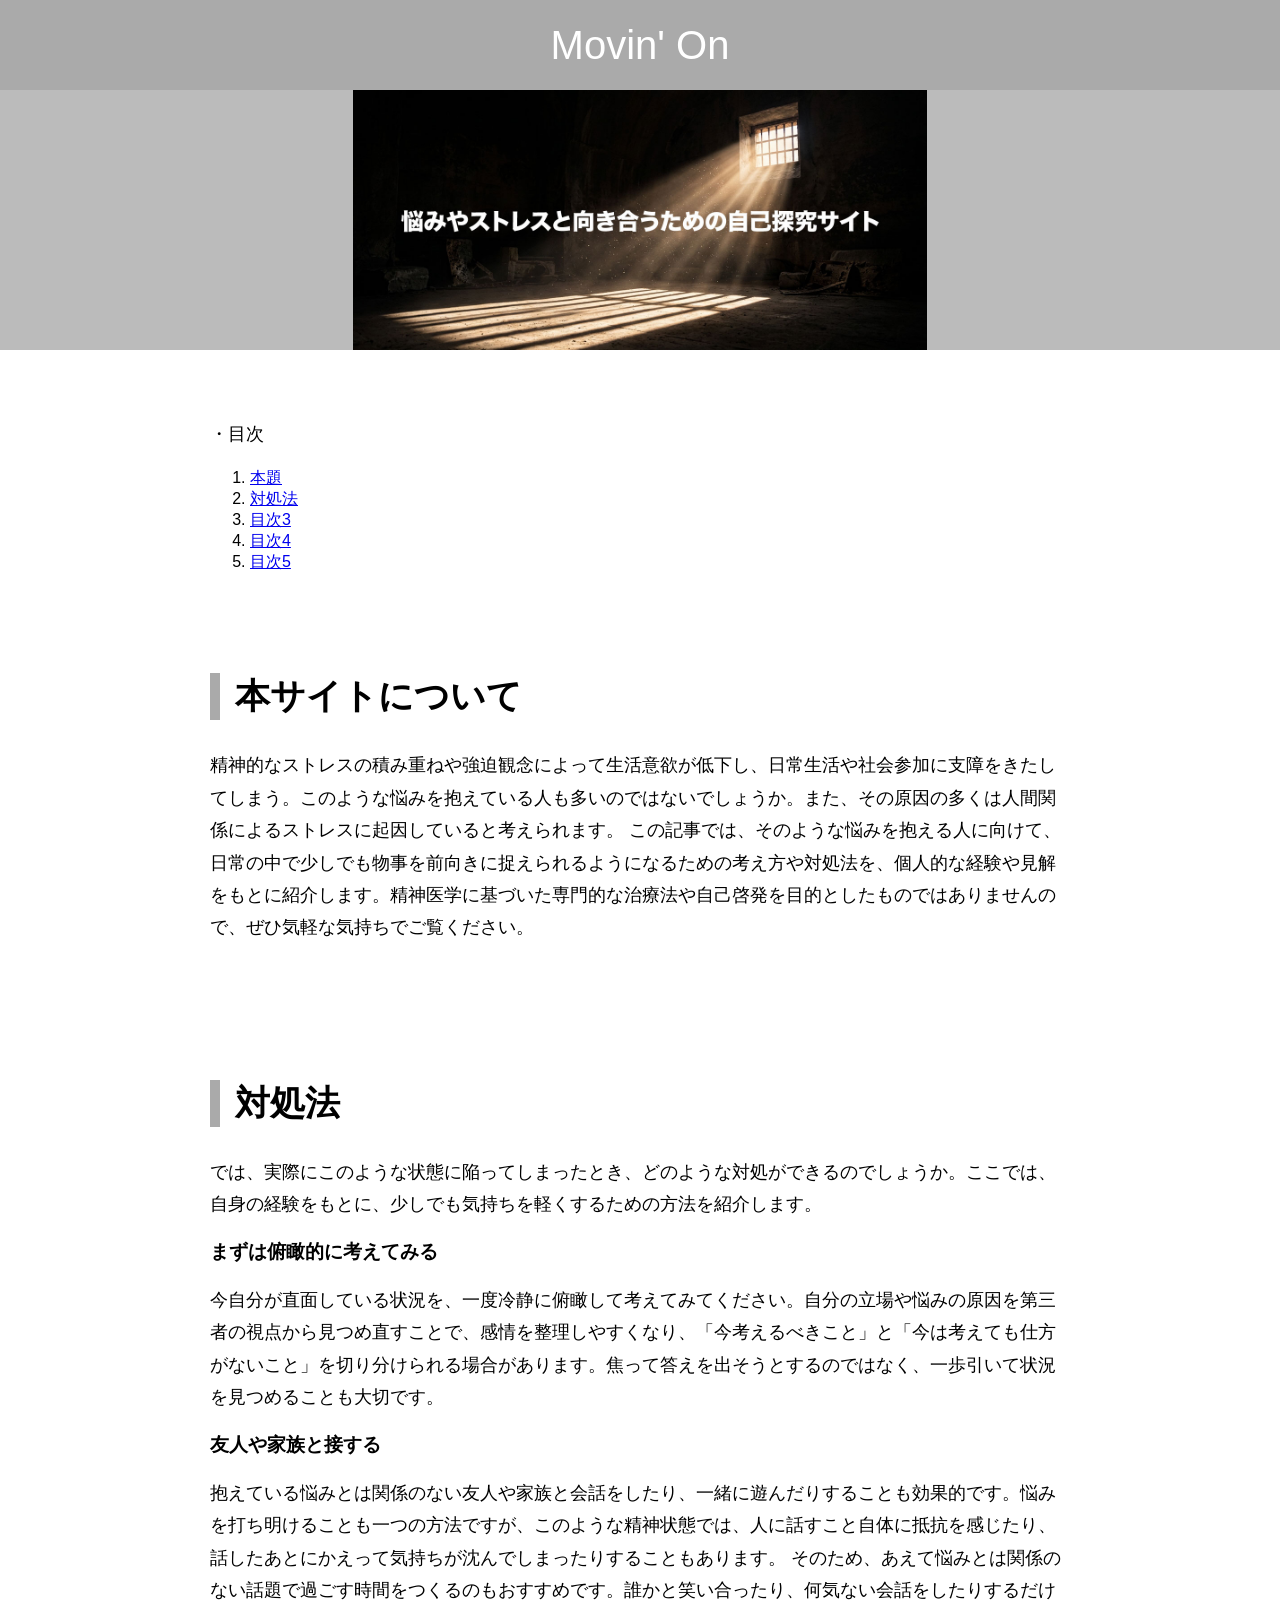
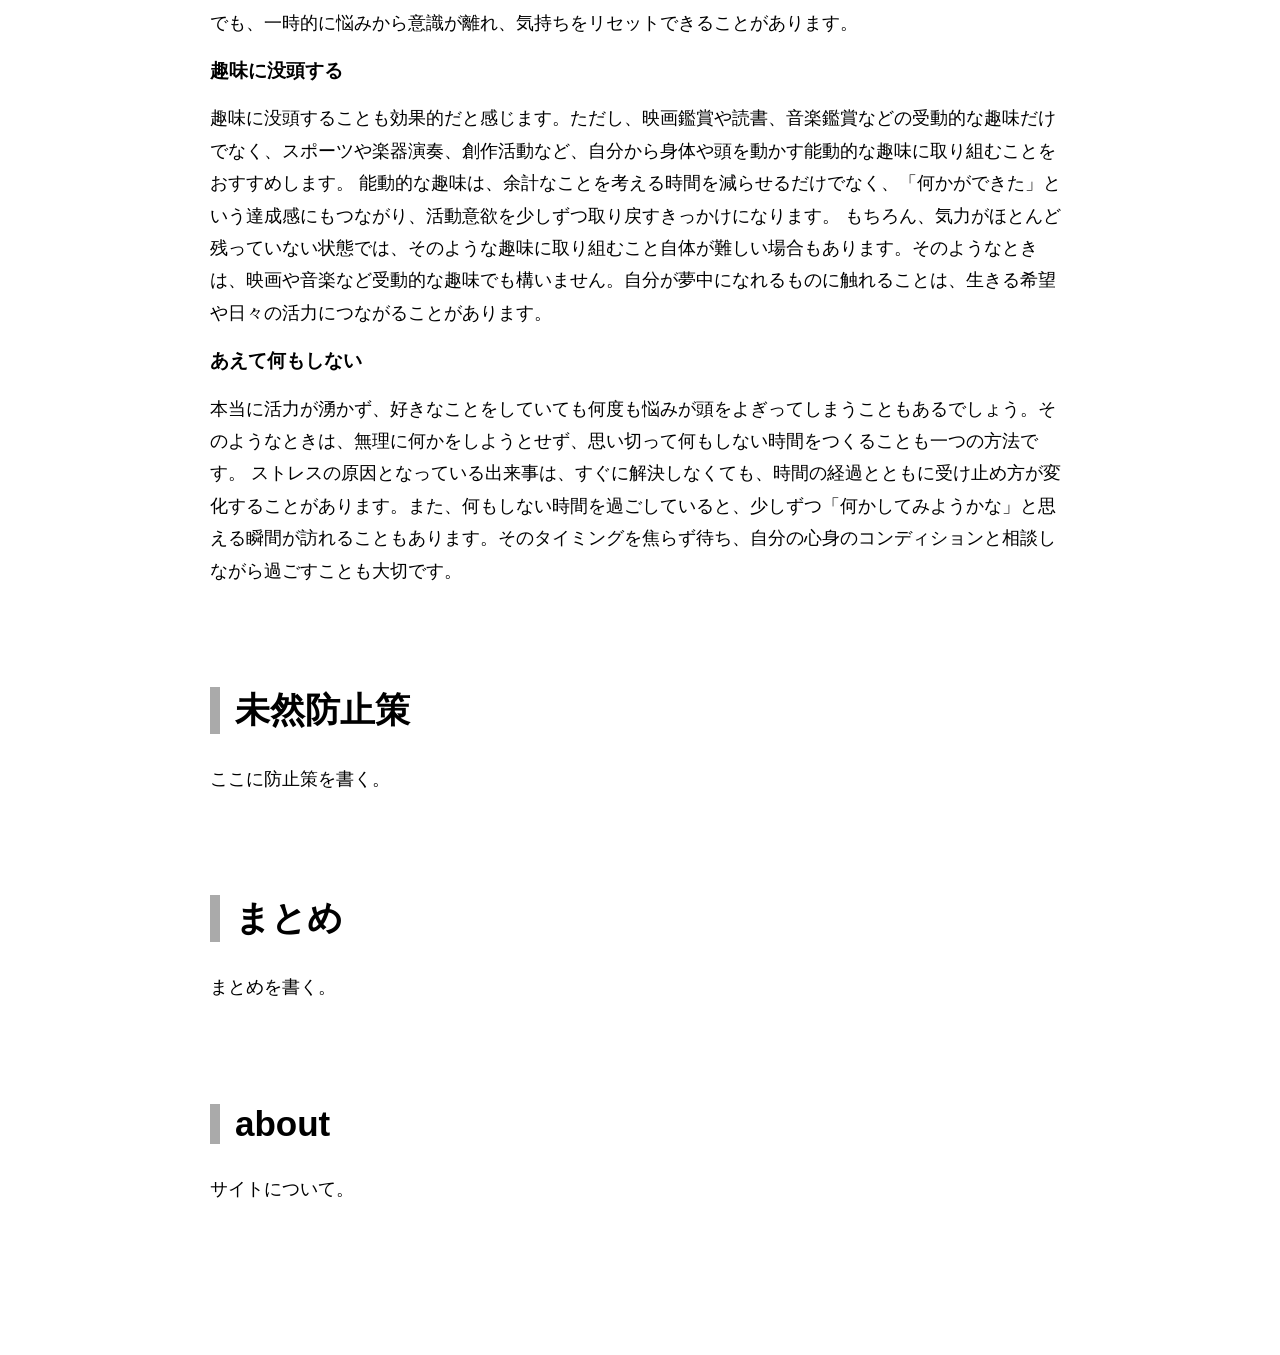
==== index.html @ a5b29295 "Add files via upload" ====
<!DOCTYPE html>
<html lang="ja">
<head>
<meta charset="UTF-8">
<title>Movin' On</title>
<link rel="stylesheet" href="style.css">
</head>

<body>

<header id="top">
  <a href="#top" class="title">
    Movin' On
  </a>
</header>


<!-- 画像エリア -->
<div class="hero">
  <img src="main_visual.jpg" alt="サイト画像">
</div>


<main>

  <!-- 目次 -->
<section id="toc">  
<nav class="toc"></nav>
<p>
  ・目次
</p>
<ol>
  <li><a href="#">本題</a></li>
  <li><a href="#">対処法</a></li>
  <li><a href="#">目次3</a></li>
  <li><a href="#">目次4</a></li>
  <li><a href="#">目次5</a></li>
</ol>
</nav>
</section> 

<section id="main">
<h2>本サイトについて</h2>

<p>
精神的なストレスの積み重ねや強迫観念によって生活意欲が低下し、日常生活や社会参加に支障をきたしてしまう。このような悩みを抱えている人も多いのではないでしょうか。また、その原因の多くは人間関係によるストレスに起因していると考えられます。
この記事では、そのような悩みを抱える人に向けて、日常の中で少しでも物事を前向きに捉えられるようになるための考え方や対処法を、個人的な経験や見解をもとに紹介します。精神医学に基づいた専門的な治療法や自己啓発を目的としたものではありませんので、ぜひ気軽な気持ちでご覧ください。
</p>

<img src="photo.jpg" alt="">

</section>



<section id="solution">

<h2>対処法</h2>

<p>
では、実際にこのような状態に陥ってしまったとき、どのような対処ができるのでしょうか。ここでは、自身の経験をもとに、少しでも気持ちを軽くするための方法を紹介します。
</p>

<h3>まずは俯瞰的に考えてみる</h3>

<p>
今自分が直面している状況を、一度冷静に俯瞰して考えてみてください。自分の立場や悩みの原因を第三者の視点から見つめ直すことで、感情を整理しやすくなり、「今考えるべきこと」と「今は考えても仕方がないこと」を切り分けられる場合があります。焦って答えを出そうとするのではなく、一歩引いて状況を見つめることも大切です。
</p>

<h3>友人や家族と接する</h3>

<p>
抱えている悩みとは関係のない友人や家族と会話をしたり、一緒に遊んだりすることも効果的です。悩みを打ち明けることも一つの方法ですが、このような精神状態では、人に話すこと自体に抵抗を感じたり、話したあとにかえって気持ちが沈んでしまったりすることもあります。
そのため、あえて悩みとは関係のない話題で過ごす時間をつくるのもおすすめです。誰かと笑い合ったり、何気ない会話をしたりするだけでも、一時的に悩みから意識が離れ、気持ちをリセットできることがあります。 
</p>

<h3>趣味に没頭する</h3>

<p>
趣味に没頭することも効果的だと感じます。ただし、映画鑑賞や読書、音楽鑑賞などの受動的な趣味だけでなく、スポーツや楽器演奏、創作活動など、自分から身体や頭を動かす能動的な趣味に取り組むことをおすすめします。
能動的な趣味は、余計なことを考える時間を減らせるだけでなく、「何かができた」という達成感にもつながり、活動意欲を少しずつ取り戻すきっかけになります。
もちろん、気力がほとんど残っていない状態では、そのような趣味に取り組むこと自体が難しい場合もあります。そのようなときは、映画や音楽など受動的な趣味でも構いません。自分が夢中になれるものに触れることは、生きる希望や日々の活力につながることがあります。 
</p>

<h3>あえて何もしない</h3>

<p>
本当に活力が湧かず、好きなことをしていても何度も悩みが頭をよぎってしまうこともあるでしょう。そのようなときは、無理に何かをしようとせず、思い切って何もしない時間をつくることも一つの方法です。
ストレスの原因となっている出来事は、すぐに解決しなくても、時間の経過とともに受け止め方が変化することがあります。また、何もしない時間を過ごしていると、少しずつ「何かしてみようかな」と思える瞬間が訪れることもあります。そのタイミングを焦らず待ち、自分の心身のコンディションと相談しながら過ごすことも大切です。 
</p>

</section>



<section id="prevention">

<h2>未然防止策</h2>

<p>
ここに防止策を書く。
</p>

</section>



<section id="summary">

<h2>まとめ</h2>

<p>
まとめを書く。
</p>


</section>



<section id="about">

<h2>about</h2>

<p>
サイトについて。
</p>


</section>


</main>



</body>
</html>
---- style.css ----
*{
  box-sizing:border-box;
}


body{
  margin:0;
  font-family:sans-serif;
}



/* タイトル */
header{

height:90px;
background:#aaa;

display:flex;
align-items:center;
justify-content:center;

position:sticky;
top:0;

z-index:10;

}


.title{

font-size:40px;
color:white;
text-decoration:none;

}



/* 画像 */

.hero{

height:260px;

background:#bbb;

display:flex;
align-items:center;
justify-content:center;

}


.hero img{

max-width:100%;
max-height:100%;

}



/* メニュー */

.menu{

display:flex;

justify-content:center;
gap:60px;

background:#aaa;

padding:25px;

position:sticky;
top:90px;

z-index:5;

}


.menu a{

color:white;
font-size:25px;
text-decoration:none;

}



main{

max-width:900px;

margin:auto;

padding:50px 20px;

}



section{

margin-bottom:100px;

scroll-margin-top:170px;

}



h2{

font-size:35px;

border-left:10px solid #aaa;

padding-left:15px;

}


p{

font-size:18px;

line-height:1.8;

}


img{

max-width:100%;

}
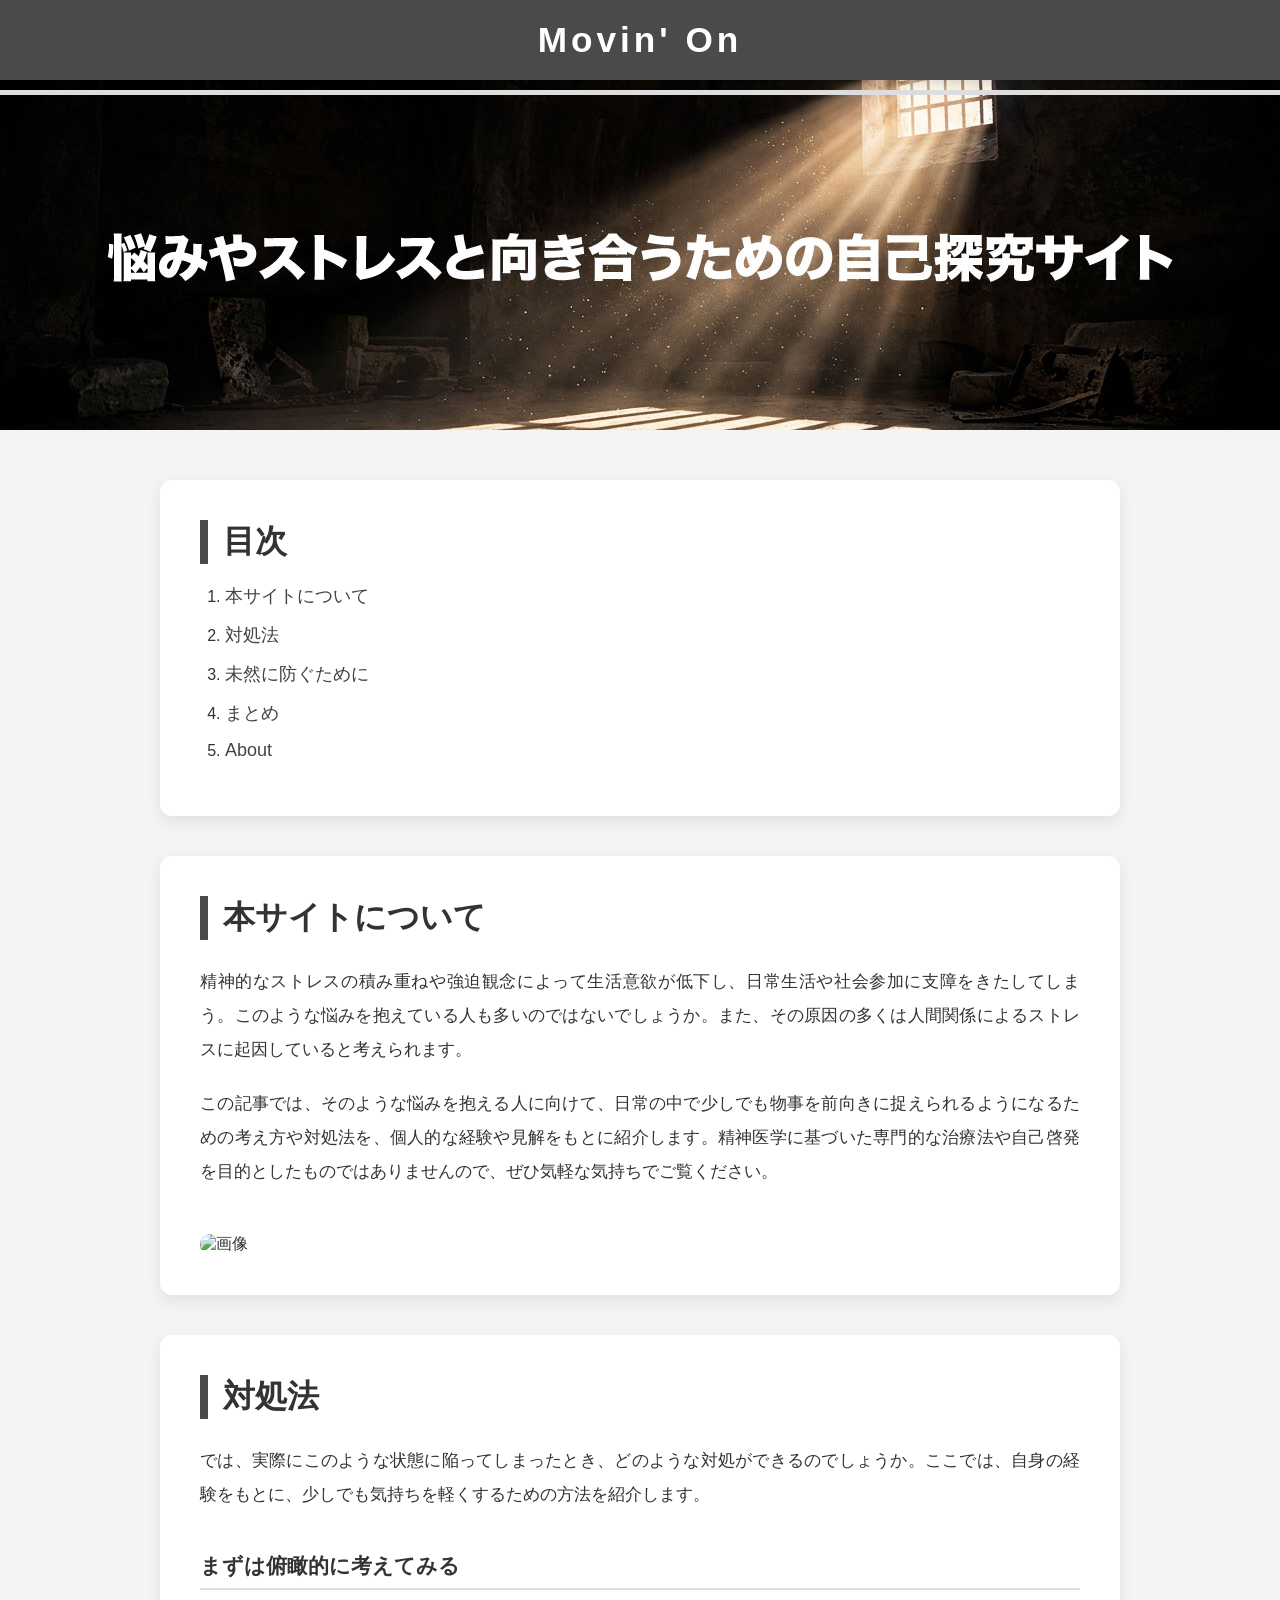
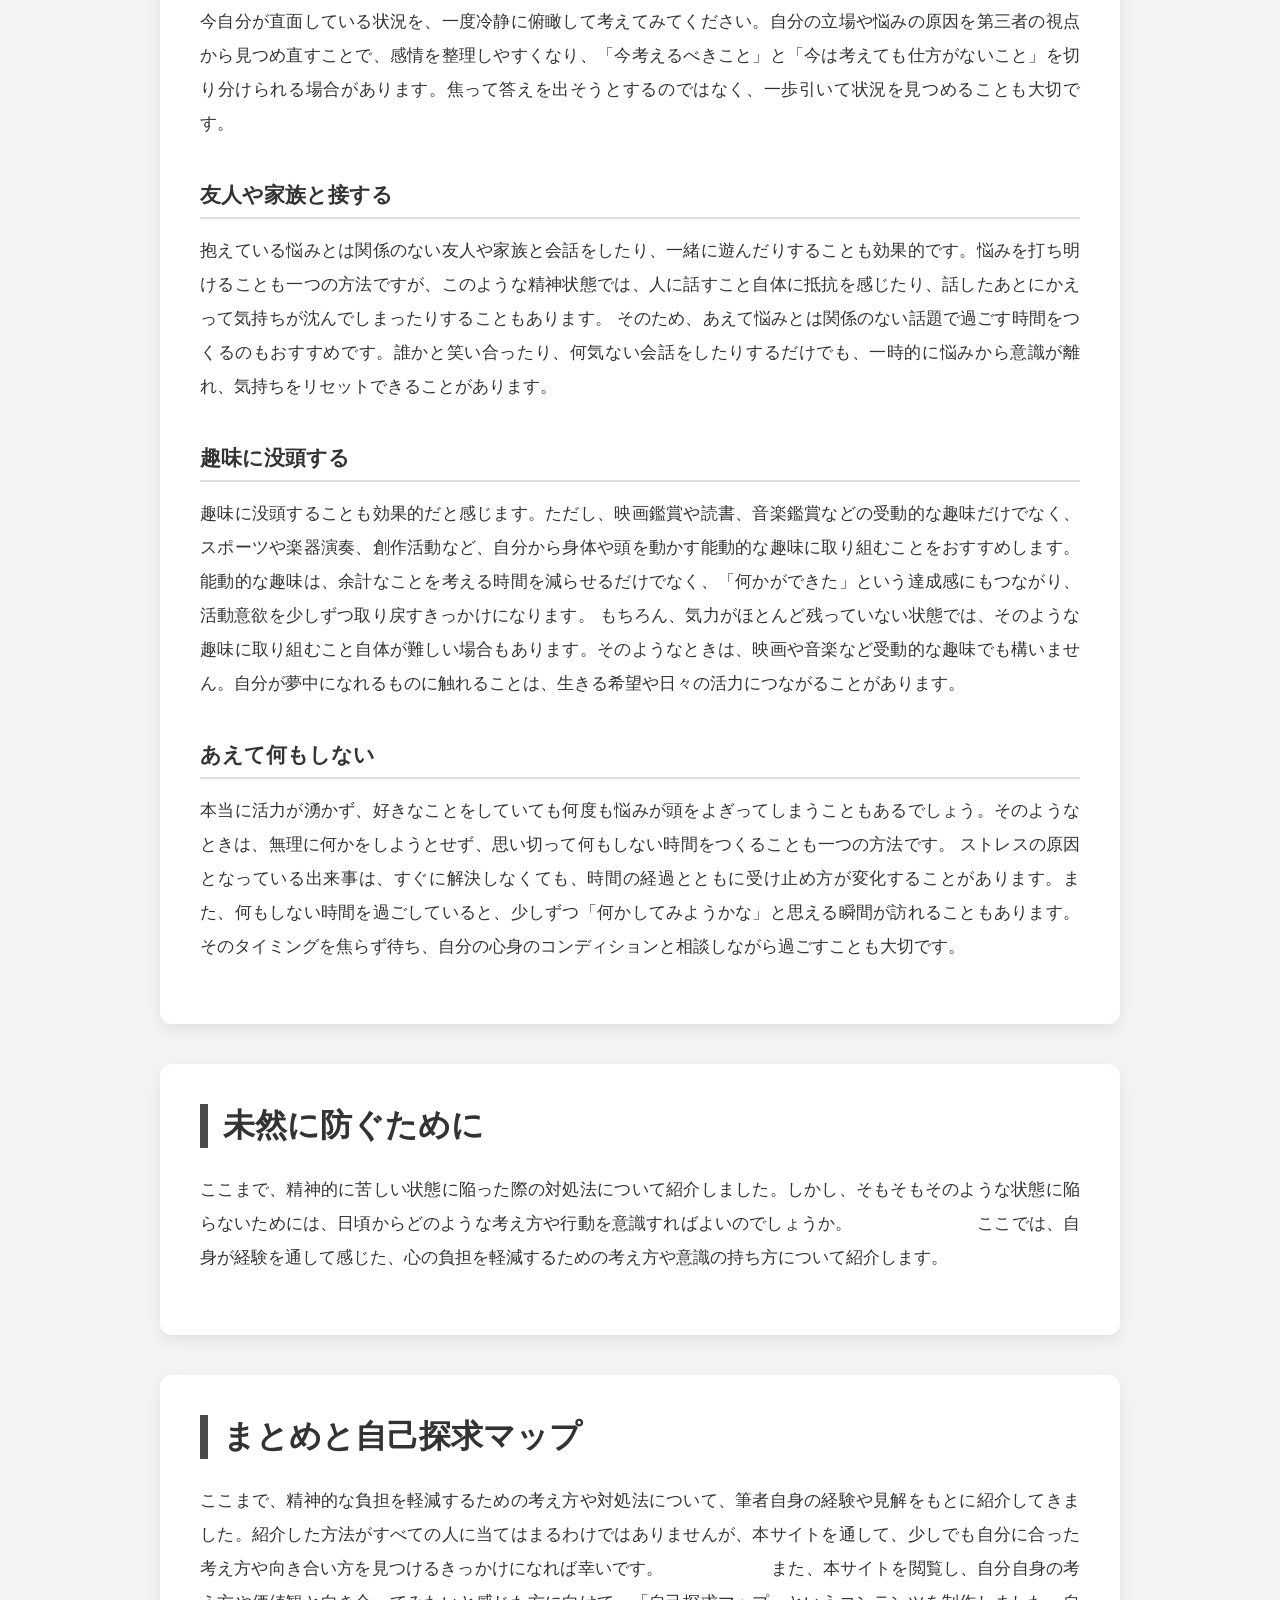
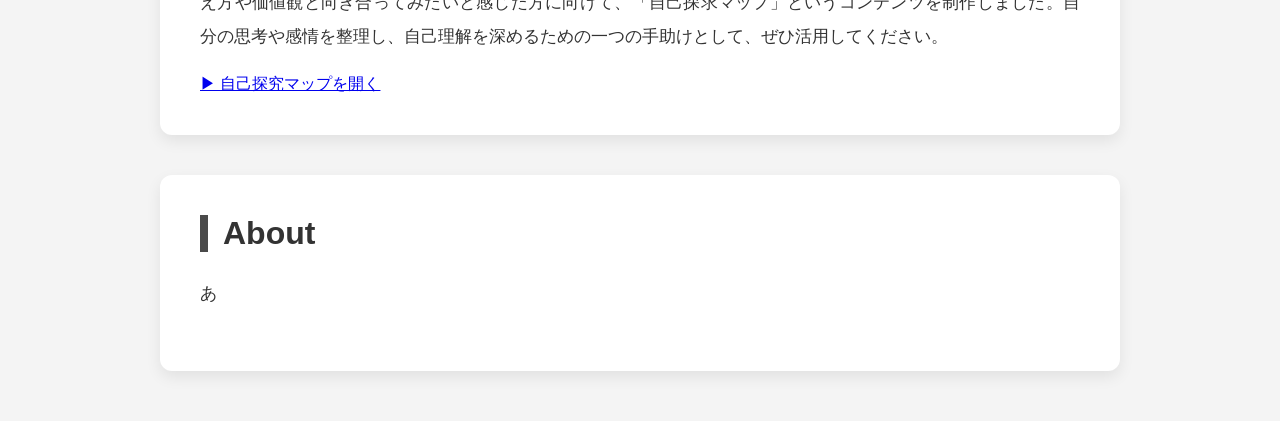
==== commit 153db263: "Add files via upload" ====
--- a/index.html
+++ b/index.html
@@ -1,138 +1,150 @@
 <!DOCTYPE html>
 <html lang="ja">
 <head>
-<meta charset="UTF-8">
-<title>Movin' On</title>
-<link rel="stylesheet" href="style.css">
+    <meta charset="UTF-8">
+    <meta name="viewport" content="width=device-width, initial-scale=1.0">
+    <title>Movin' On</title>
+    <link rel="stylesheet" href="style.css">
 </head>
 
 <body>
 
 <header id="top">
-  <a href="#top" class="title">
-    Movin' On
-  </a>
+    <a href="#top" class="title">Movin' On</a>
+    <div id="progress-container">
+  <div id="progress-bar"></div>
+</div>
 </header>
 
-
-<!-- 画像エリア -->
 <div class="hero">
-  <img src="main_visual.jpg" alt="サイト画像">
+    <img src="main_visual.jpg" alt="メイン画像">
 </div>
-
 
 <main>
 
-  <!-- 目次 -->
-<section id="toc">  
-<nav class="toc"></nav>
-<p>
-  ・目次
-</p>
-<ol>
-  <li><a href="#">本題</a></li>
-  <li><a href="#">対処法</a></li>
-  <li><a href="#">目次3</a></li>
-  <li><a href="#">目次4</a></li>
-  <li><a href="#">目次5</a></li>
-</ol>
-</nav>
-</section> 
+    <!-- 目次 -->
+    <section id="toc">
+        <nav class="toc">
+            <h2>目次</h2>
 
-<section id="main">
-<h2>本サイトについて</h2>
+            <ol>
+                <li><a href="#main">本サイトについて</a></li>
+                <li><a href="#solution">対処法</a></li>
+                <li><a href="#prevention">未然に防ぐために</a></li>
+                <li><a href="#summary">まとめ</a></li>
+                <li><a href="#about">About</a></li>
+            </ol>
+        </nav>
+    </section>
 
-<p>
-精神的なストレスの積み重ねや強迫観念によって生活意欲が低下し、日常生活や社会参加に支障をきたしてしまう。このような悩みを抱えている人も多いのではないでしょうか。また、その原因の多くは人間関係によるストレスに起因していると考えられます。
-この記事では、そのような悩みを抱える人に向けて、日常の中で少しでも物事を前向きに捉えられるようになるための考え方や対処法を、個人的な経験や見解をもとに紹介します。精神医学に基づいた専門的な治療法や自己啓発を目的としたものではありませんので、ぜひ気軽な気持ちでご覧ください。
-</p>
+    <section id="main">
 
-<img src="photo.jpg" alt="">
+        <h2>本サイトについて</h2>
 
-</section>
+        <p>
+            精神的なストレスの積み重ねや強迫観念によって生活意欲が低下し、日常生活や社会参加に支障をきたしてしまう。このような悩みを抱えている人も多いのではないでしょうか。また、その原因の多くは人間関係によるストレスに起因していると考えられます。
+        </p>
 
+        <p>
+            この記事では、そのような悩みを抱える人に向けて、日常の中で少しでも物事を前向きに捉えられるようになるための考え方や対処法を、個人的な経験や見解をもとに紹介します。精神医学に基づいた専門的な治療法や自己啓発を目的としたものではありませんので、ぜひ気軽な気持ちでご覧ください。
+        </p>
 
+        <img src="photo.jpg" alt="画像">
 
-<section id="solution">
+    </section>
 
-<h2>対処法</h2>
+    <section id="solution">
 
-<p>
-では、実際にこのような状態に陥ってしまったとき、どのような対処ができるのでしょうか。ここでは、自身の経験をもとに、少しでも気持ちを軽くするための方法を紹介します。
-</p>
+        <h2>対処法</h2>
 
-<h3>まずは俯瞰的に考えてみる</h3>
+        <p>
+            では、実際にこのような状態に陥ってしまったとき、どのような対処ができるのでしょうか。ここでは、自身の経験をもとに、少しでも気持ちを軽くするための方法を紹介します。
+        </p>
 
-<p>
-今自分が直面している状況を、一度冷静に俯瞰して考えてみてください。自分の立場や悩みの原因を第三者の視点から見つめ直すことで、感情を整理しやすくなり、「今考えるべきこと」と「今は考えても仕方がないこと」を切り分けられる場合があります。焦って答えを出そうとするのではなく、一歩引いて状況を見つめることも大切です。
-</p>
+        <h3>まずは俯瞰的に考えてみる</h3>
 
-<h3>友人や家族と接する</h3>
+        <p>
+            今自分が直面している状況を、一度冷静に俯瞰して考えてみてください。自分の立場や悩みの原因を第三者の視点から見つめ直すことで、感情を整理しやすくなり、「今考えるべきこと」と「今は考えても仕方がないこと」を切り分けられる場合があります。焦って答えを出そうとするのではなく、一歩引いて状況を見つめることも大切です。
+        </p>
 
-<p>
-抱えている悩みとは関係のない友人や家族と会話をしたり、一緒に遊んだりすることも効果的です。悩みを打ち明けることも一つの方法ですが、このような精神状態では、人に話すこと自体に抵抗を感じたり、話したあとにかえって気持ちが沈んでしまったりすることもあります。
-そのため、あえて悩みとは関係のない話題で過ごす時間をつくるのもおすすめです。誰かと笑い合ったり、何気ない会話をしたりするだけでも、一時的に悩みから意識が離れ、気持ちをリセットできることがあります。 
-</p>
+        <h3>友人や家族と接する</h3>
 
-<h3>趣味に没頭する</h3>
+        <p>
+            抱えている悩みとは関係のない友人や家族と会話をしたり、一緒に遊んだりすることも効果的です。悩みを打ち明けることも一つの方法ですが、このような精神状態では、人に話すこと自体に抵抗を感じたり、話したあとにかえって気持ちが沈んでしまったりすることもあります。 そのため、あえて悩みとは関係のない話題で過ごす時間をつくるのもおすすめです。誰かと笑い合ったり、何気ない会話をしたりするだけでも、一時的に悩みから意識が離れ、気持ちをリセットできることがあります。
+        </p>
 
-<p>
-趣味に没頭することも効果的だと感じます。ただし、映画鑑賞や読書、音楽鑑賞などの受動的な趣味だけでなく、スポーツや楽器演奏、創作活動など、自分から身体や頭を動かす能動的な趣味に取り組むことをおすすめします。
-能動的な趣味は、余計なことを考える時間を減らせるだけでなく、「何かができた」という達成感にもつながり、活動意欲を少しずつ取り戻すきっかけになります。
-もちろん、気力がほとんど残っていない状態では、そのような趣味に取り組むこと自体が難しい場合もあります。そのようなときは、映画や音楽など受動的な趣味でも構いません。自分が夢中になれるものに触れることは、生きる希望や日々の活力につながることがあります。 
-</p>
+        <h3>趣味に没頭する</h3>
 
-<h3>あえて何もしない</h3>
+        <p>
+            趣味に没頭することも効果的だと感じます。ただし、映画鑑賞や読書、音楽鑑賞などの受動的な趣味だけでなく、スポーツや楽器演奏、創作活動など、自分から身体や頭を動かす能動的な趣味に取り組むことをおすすめします。 能動的な趣味は、余計なことを考える時間を減らせるだけでなく、「何かができた」という達成感にもつながり、活動意欲を少しずつ取り戻すきっかけになります。 もちろん、気力がほとんど残っていない状態では、そのような趣味に取り組むこと自体が難しい場合もあります。そのようなときは、映画や音楽など受動的な趣味でも構いません。自分が夢中になれるものに触れることは、生きる希望や日々の活力につながることがあります。
+        </p>
 
-<p>
-本当に活力が湧かず、好きなことをしていても何度も悩みが頭をよぎってしまうこともあるでしょう。そのようなときは、無理に何かをしようとせず、思い切って何もしない時間をつくることも一つの方法です。
-ストレスの原因となっている出来事は、すぐに解決しなくても、時間の経過とともに受け止め方が変化することがあります。また、何もしない時間を過ごしていると、少しずつ「何かしてみようかな」と思える瞬間が訪れることもあります。そのタイミングを焦らず待ち、自分の心身のコンディションと相談しながら過ごすことも大切です。 
-</p>
+        <h3>あえて何もしない</h3>
 
-</section>
+        <p>
+            本当に活力が湧かず、好きなことをしていても何度も悩みが頭をよぎってしまうこともあるでしょう。そのようなときは、無理に何かをしようとせず、思い切って何もしない時間をつくることも一つの方法です。 ストレスの原因となっている出来事は、すぐに解決しなくても、時間の経過とともに受け止め方が変化することがあります。また、何もしない時間を過ごしていると、少しずつ「何かしてみようかな」と思える瞬間が訪れることもあります。そのタイミングを焦らず待ち、自分の心身のコンディションと相談しながら過ごすことも大切です。
+        </p>
 
+    </section>
 
+    <section id="prevention">
 
-<section id="prevention">
+        <h2>未然に防ぐために</h2>
 
-<h2>未然防止策</h2>
+        <p>
+            ここまで、精神的に苦しい状態に陥った際の対処法について紹介しました。しかし、そもそもそのような状態に陥らないためには、日頃からどのような考え方や行動を意識すればよいのでしょうか。
+　　　　　　　ここでは、自身が経験を通して感じた、心の負担を軽減するための考え方や意識の持ち方について紹介します。
+        </p>
 
-<p>
-ここに防止策を書く。
-</p>
+    </section>
 
-</section>
+    <section id="summary">
 
+        <h2>まとめと自己探求マップ</h2>
 
+        <p>
+          ここまで、精神的な負担を軽減するための考え方や対処法について、筆者自身の経験や見解をもとに紹介してきました。紹介した方法がすべての人に当てはまるわけではありませんが、本サイトを通して、少しでも自分に合った考え方や向き合い方を見つけるきっかけになれば幸いです。
+　　　　　　また、本サイトを閲覧し、自分自身の考え方や価値観と向き合ってみたいと感じた方に向けて、「自己探求マップ」というコンテンツを制作しました。自分の思考や感情を整理し、自己理解を深めるための一つの手助けとして、ぜひ活用してください。  
+        </p>
 
-<section id="summary">
+         <div class="map-link">
+    <a href="map.html">▶ 自己探究マップを開く</a>
+   </div>
 
-<h2>まとめ</h2>
+    </section>
 
-<p>
-まとめを書く。
-</p>
+    <section id="about">
 
+        <h2>About</h2>
 
-</section>
+        <p>
+            あ
+        </p>
 
+    </section>
 
+    <script>
 
-<section id="about">
+window.addEventListener("scroll",function(){
 
-<h2>about</h2>
+    const scrollTop =
+        document.documentElement.scrollTop;
 
-<p>
-サイトについて。
-</p>
+    const scrollHeight =
+        document.documentElement.scrollHeight -
+        document.documentElement.clientHeight;
 
+    const percent =
+        (scrollTop/scrollHeight)*100;
 
-</section>
+    document.getElementById("progress-bar").style.width =
+        percent + "%";
 
+});
+
+</script>
 
 </main>
 
-
-
 </body>
 </html>
--- a/style.css
+++ b/style.css
@@ -1,142 +1,216 @@
 *{
-  box-sizing:border-box;
-}
-
+    margin:0;
+    padding:0;
+    box-sizing:border-box;
+}
+
+html{
+    scroll-behavior:smooth;
+}
 
 body{
-  margin:0;
-  font-family:sans-serif;
-}
-
-
-
-/* タイトル */
+    font-family:"Yu Gothic","Hiragino Sans",sans-serif;
+    background:#f4f4f4;
+    color:#333;
+}
+
+/* ==========================
+   ヘッダー
+========================== */
+
 header{
-
-height:90px;
-background:#aaa;
-
-display:flex;
-align-items:center;
-justify-content:center;
-
-position:sticky;
-top:0;
-
-z-index:10;
-
-}
-
+    height:80px;
+    background:#4a4a4a;
+
+    display:flex;
+    justify-content:center;
+    align-items:center;
+
+    position:sticky;
+    top:0;
+    z-index:100;
+
+    box-shadow:0 3px 10px rgba(0,0,0,.15);
+
+    /* スクロールバー */
+
+#progress-container{
+    position:fixed;
+    top:90px;       /* headerの高さ */
+    left:0;
+    width:100%;
+    height:5px;
+    background:#ddd;
+    z-index:1000;
+}
+
+#progress-bar{
+    width:0%;
+    height:100%;
+    background:#5f8dd3;
+    transition:width .15s linear;
+}
+}
 
 .title{
-
-font-size:40px;
-color:white;
-text-decoration:none;
-
-}
-
-
-
-/* 画像 */
+    color:white;
+    text-decoration:none;
+    font-size:2.2rem;
+    font-weight:bold;
+    letter-spacing:4px;
+    transition:.3s;
+}
+
+.title:hover{
+    opacity:.7;
+}
+
+/* ==========================
+   メイン画像
+========================== */
 
 .hero{
-
-height:260px;
-
-background:#bbb;
-
-display:flex;
-align-items:center;
-justify-content:center;
-
-}
-
+    width:100%;
+    height:350px;
+    overflow:hidden;
+}
 
 .hero img{
-
-max-width:100%;
-max-height:100%;
-
-}
-
-
-
-/* メニュー */
-
-.menu{
-
-display:flex;
-
-justify-content:center;
-gap:60px;
-
-background:#aaa;
-
-padding:25px;
-
-position:sticky;
-top:90px;
-
-z-index:5;
-
-}
-
-
-.menu a{
-
-color:white;
-font-size:25px;
-text-decoration:none;
-
-}
-
-
+    width:100%;
+    height:100%;
+    object-fit:cover;
+}
+
+/* ==========================
+   メイン
+========================== */
 
 main{
-
-max-width:900px;
-
-margin:auto;
-
-padding:50px 20px;
-
-}
-
-
+    max-width:1000px;
+    margin:50px auto;
+    padding:0 20px;
+}
+
+/* ==========================
+   セクション
+========================== */
 
 section{
-
-margin-bottom:100px;
-
-scroll-margin-top:170px;
-
-}
-
-
+    background:white;
+    margin-bottom:40px;
+    padding:40px;
+
+    border-radius:12px;
+
+    box-shadow:0 6px 15px rgba(0,0,0,.08);
+
+    scroll-margin-top:110px;
+}
+
+/* ==========================
+   見出し
+========================== */
 
 h2{
-
-font-size:35px;
-
-border-left:10px solid #aaa;
-
-padding-left:15px;
-
-}
-
+    font-size:2rem;
+    margin-bottom:25px;
+
+    border-left:8px solid #4a4a4a;
+    padding-left:15px;
+}
+
+h3{
+    margin-top:40px;
+    margin-bottom:15px;
+
+    font-size:1.3rem;
+
+    border-bottom:2px solid #ddd;
+    padding-bottom:8px;
+}
+
+/* ==========================
+   本文
+========================== */
 
 p{
-
-font-size:18px;
-
-line-height:1.8;
-
-}
-
-
-img{
-
-max-width:100%;
-
-}+    line-height:2;
+    font-size:17px;
+    margin-bottom:20px;
+    text-align:justify;
+}
+
+/* ==========================
+   画像
+========================== */
+
+section img{
+    width:100%;
+    margin-top:25px;
+    border-radius:10px;
+}
+
+/* ==========================
+   目次
+========================== */
+
+.toc h2{
+    margin-bottom:20px;
+}
+
+.toc ol{
+    padding-left:25px;
+}
+
+.toc li{
+    margin:15px 0;
+}
+
+.toc a{
+    text-decoration:none;
+    color:#444;
+    font-size:18px;
+    transition:.25s;
+}
+
+.toc a:hover{
+    color:#5b87b2;
+    padding-left:8px;
+}
+
+/* ==========================
+   スマホ対応
+========================== */
+
+@media (max-width:768px){
+
+    header{
+        height:70px;
+    }
+
+    .title{
+        font-size:1.8rem;
+    }
+
+    .hero{
+        height:220px;
+    }
+
+    section{
+        padding:25px;
+    }
+
+    h2{
+        font-size:1.6rem;
+    }
+
+    h3{
+        font-size:1.2rem;
+    }
+
+    p{
+        font-size:16px;
+    }
+
+}
+
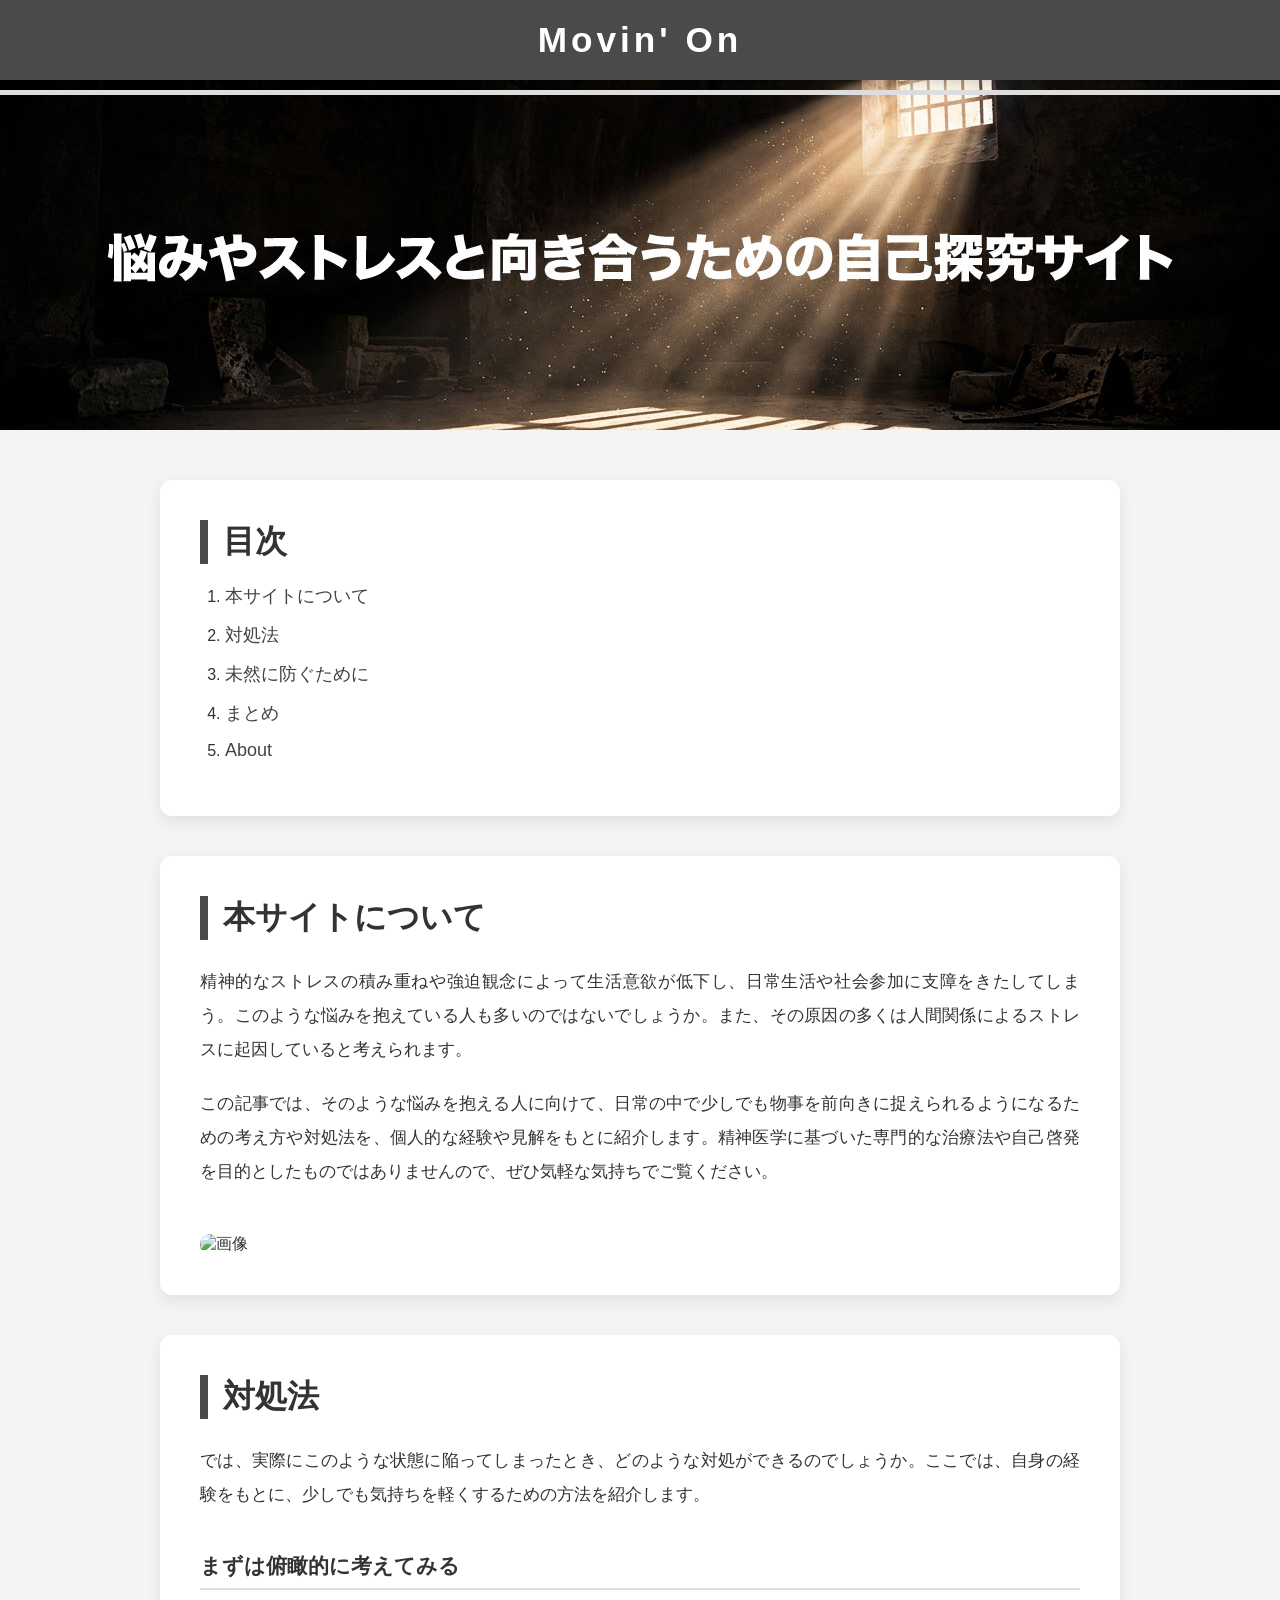
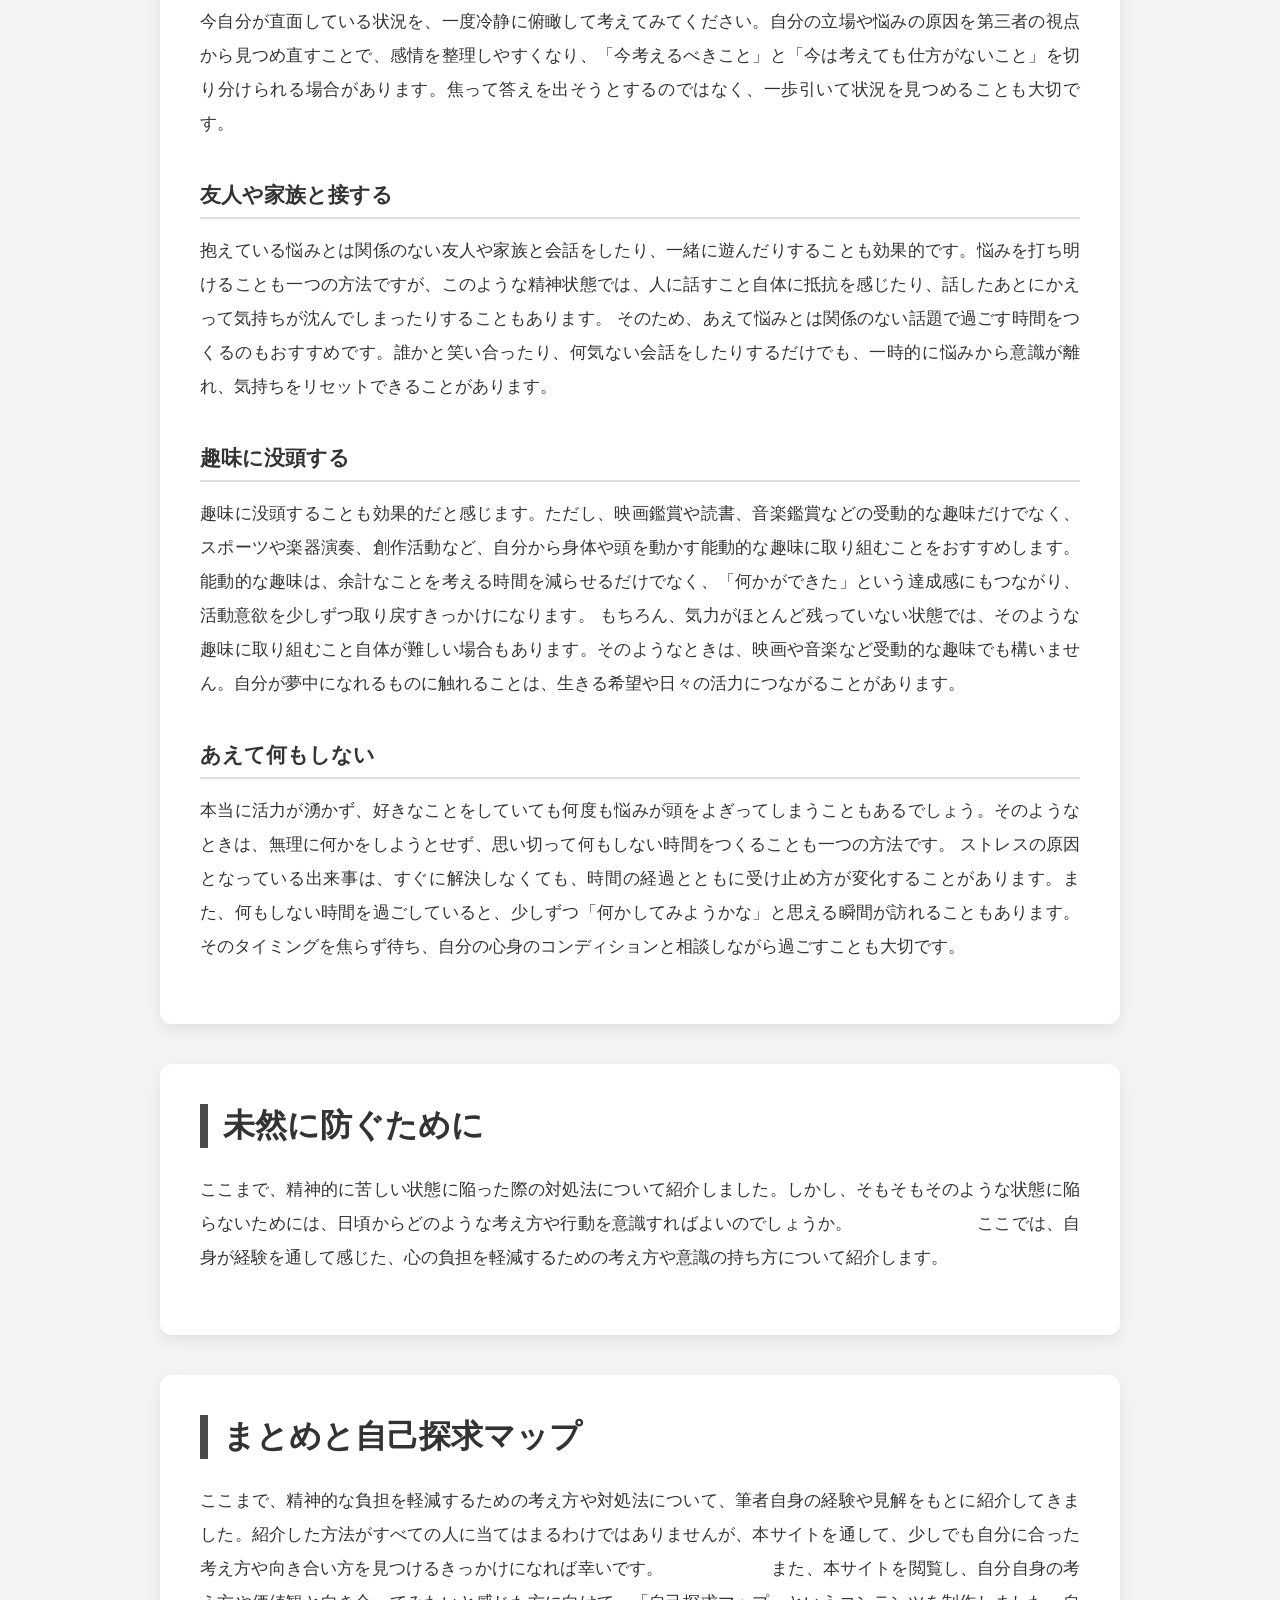
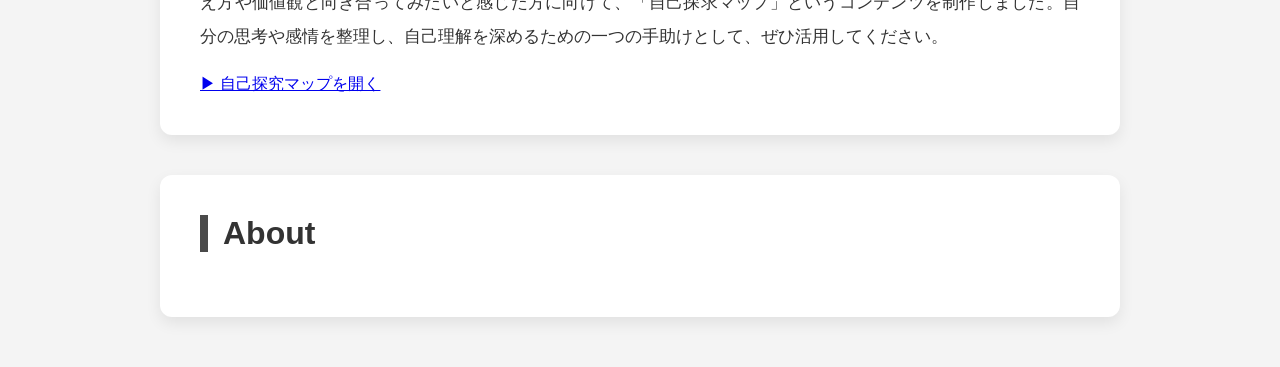
==== commit fc2f86f2: "Add files via upload" ====
--- a/index.html
+++ b/index.html
@@ -118,7 +118,6 @@
         <h2>About</h2>
 
         <p>
-            あ
         </p>
 
     </section>
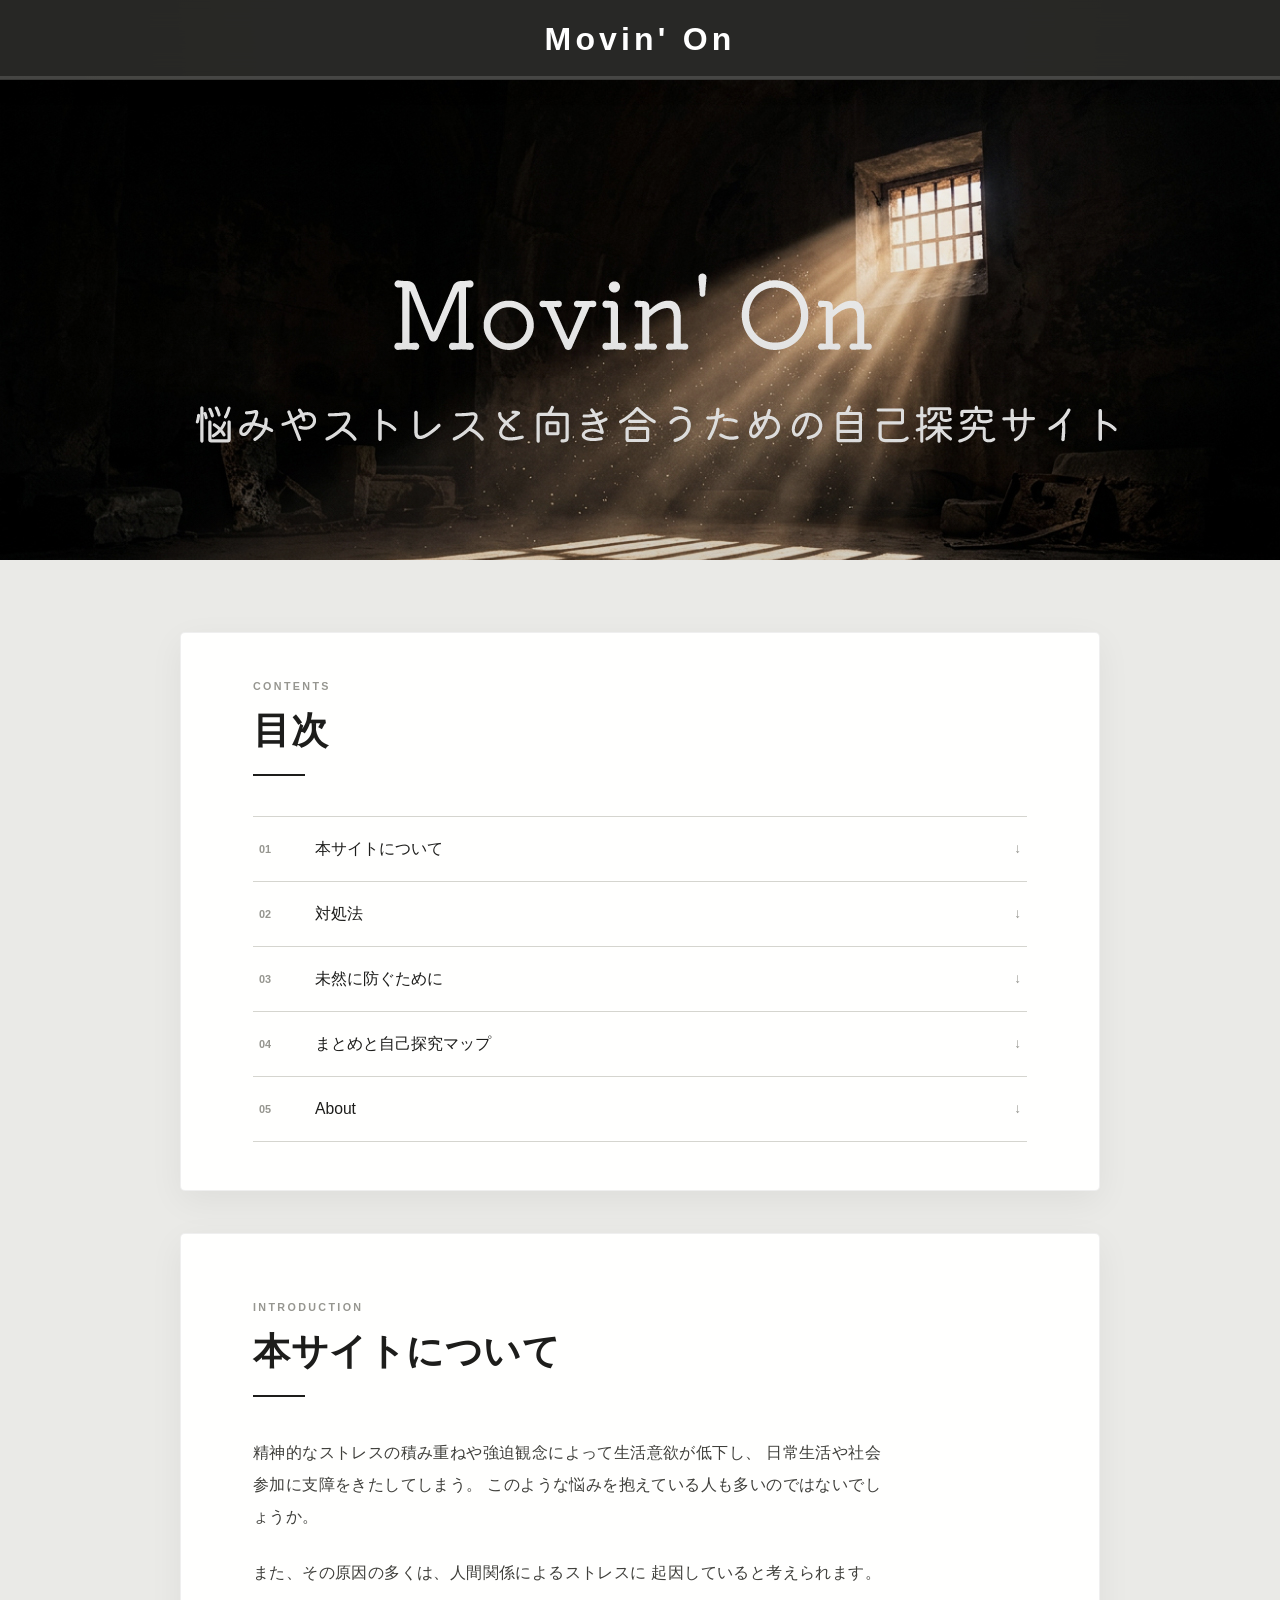
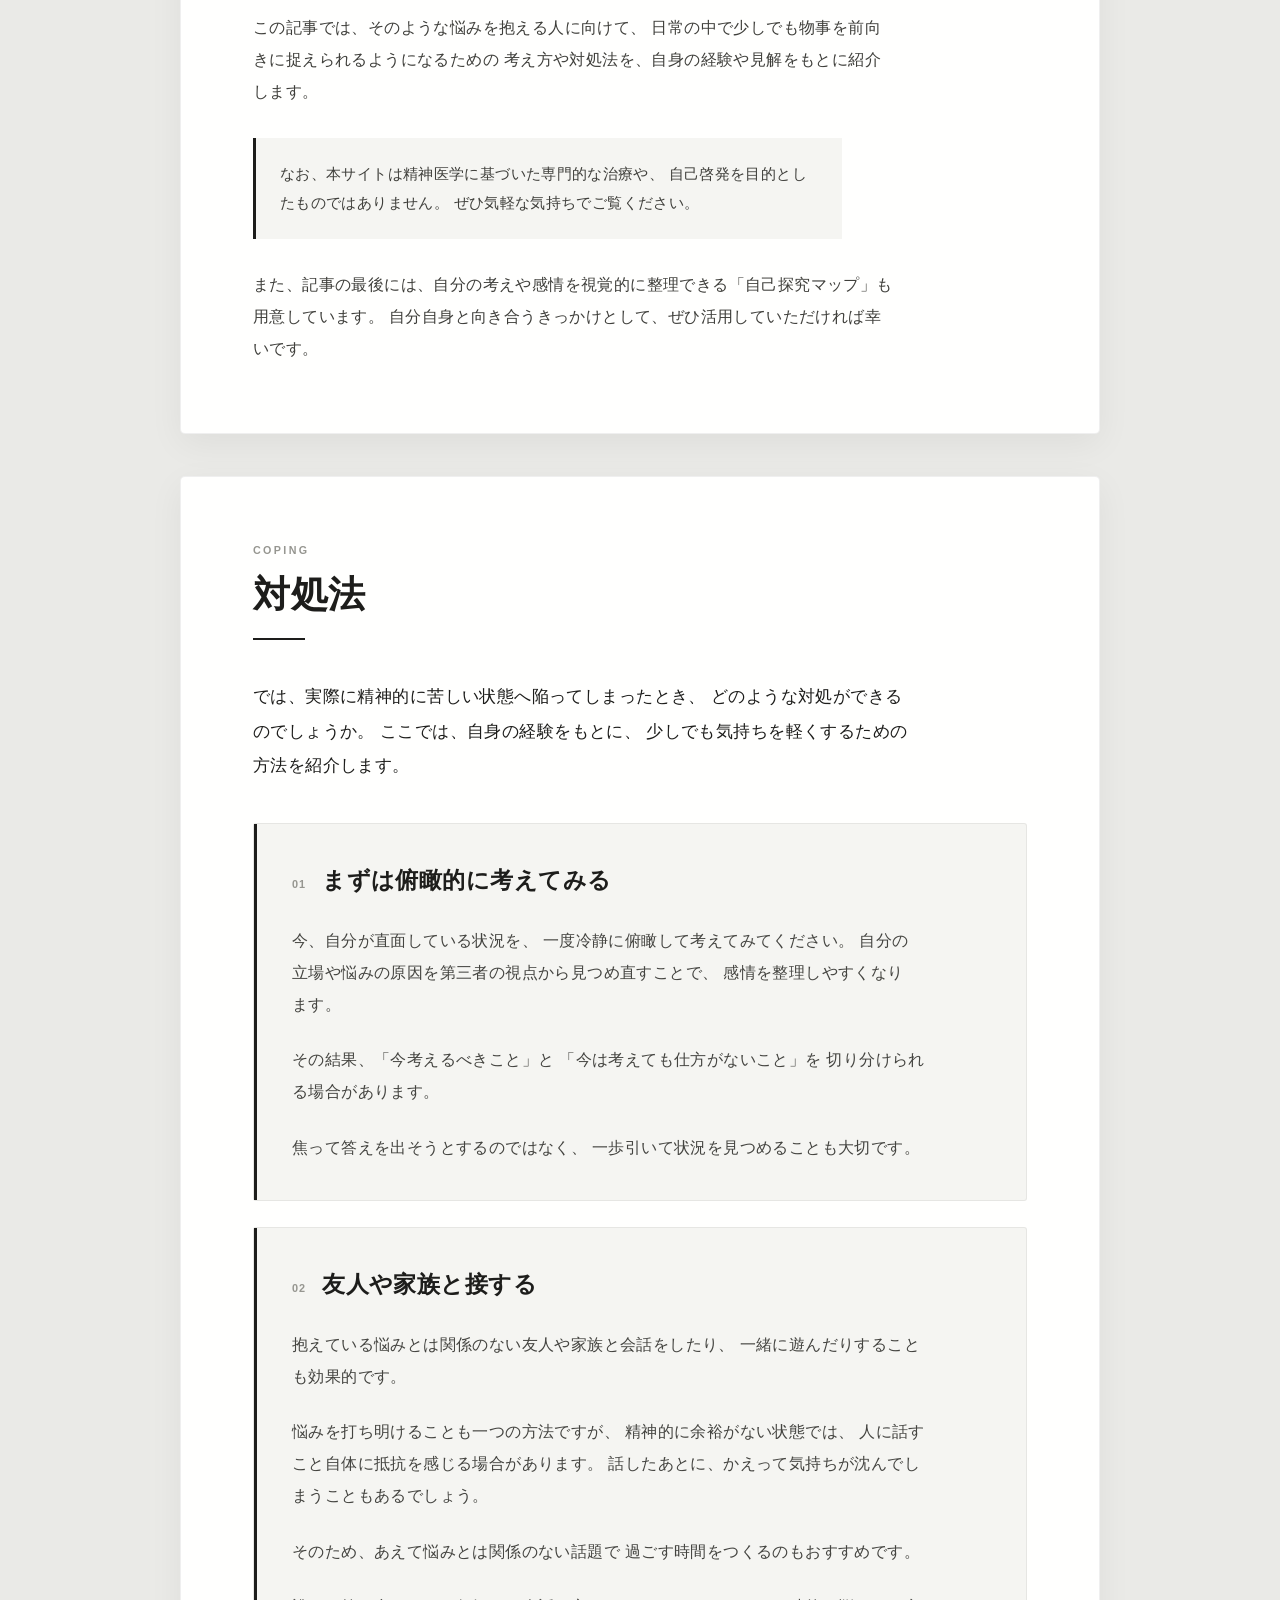
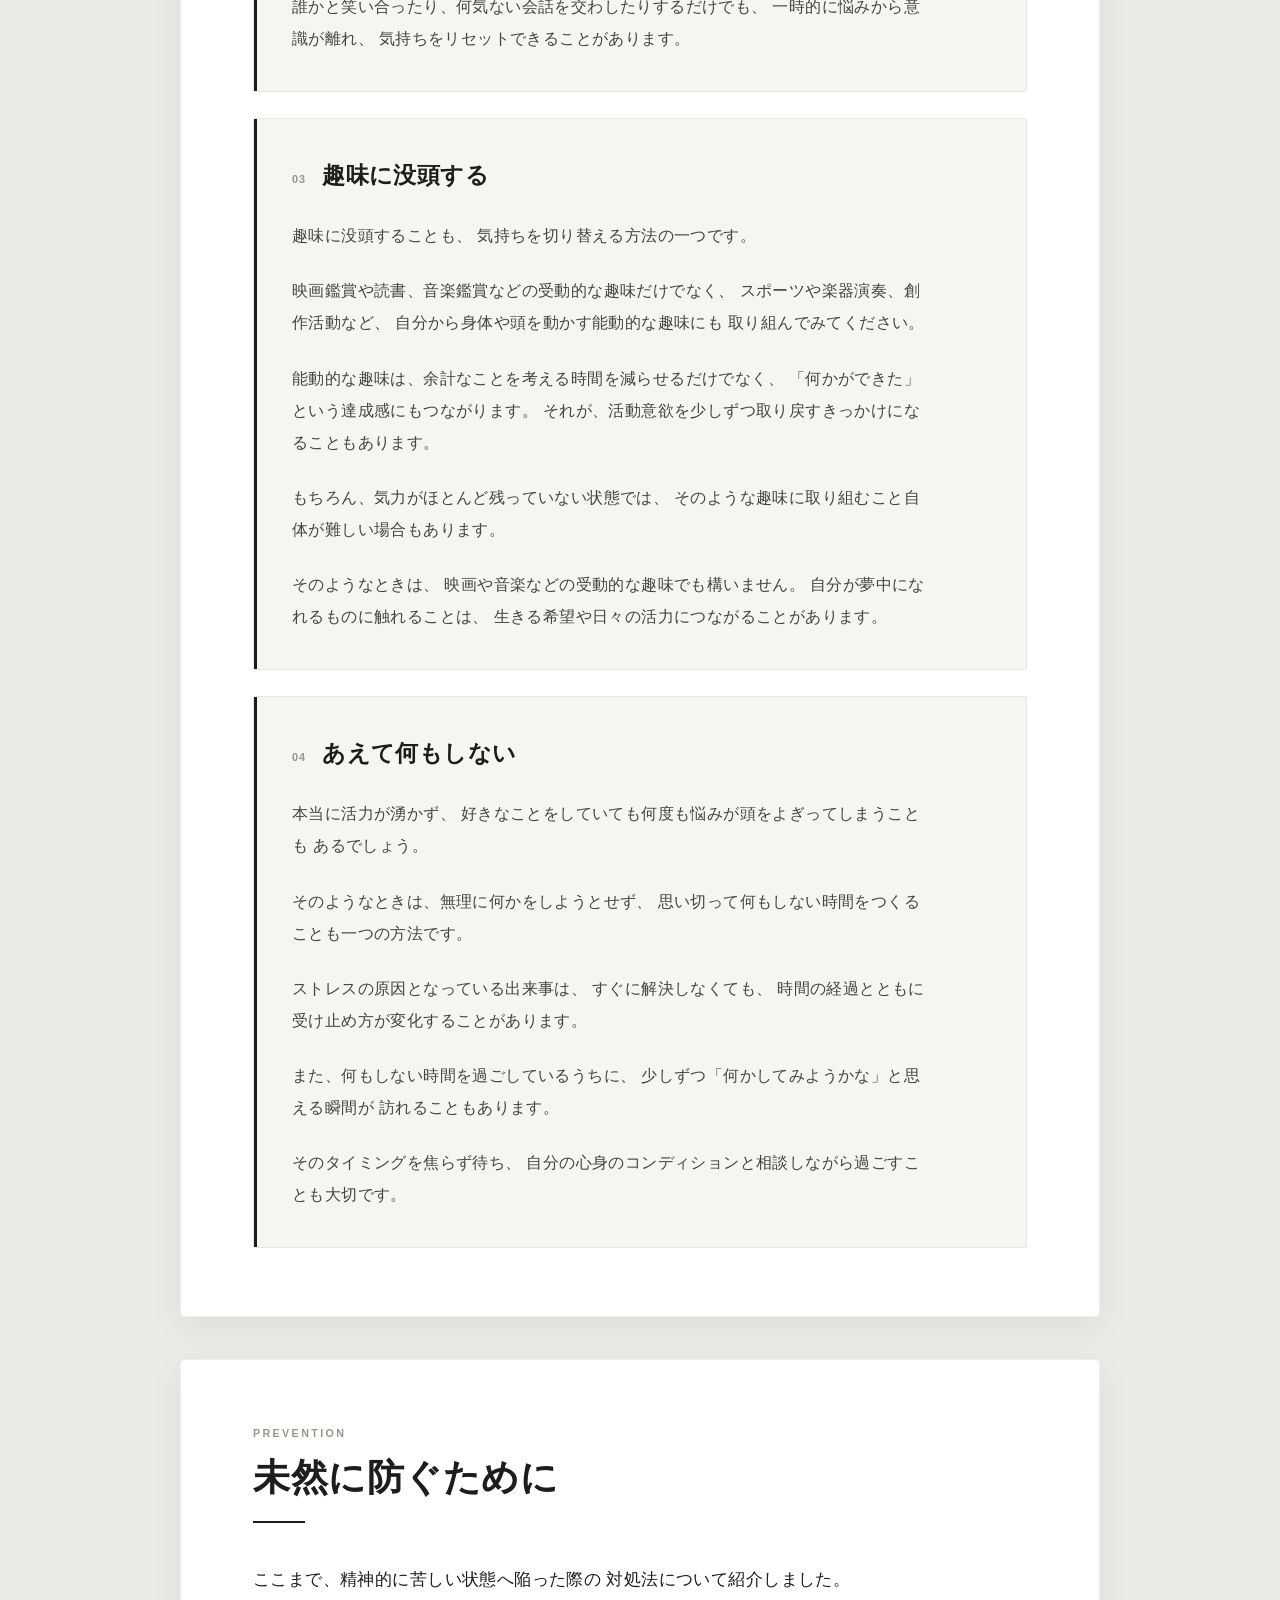
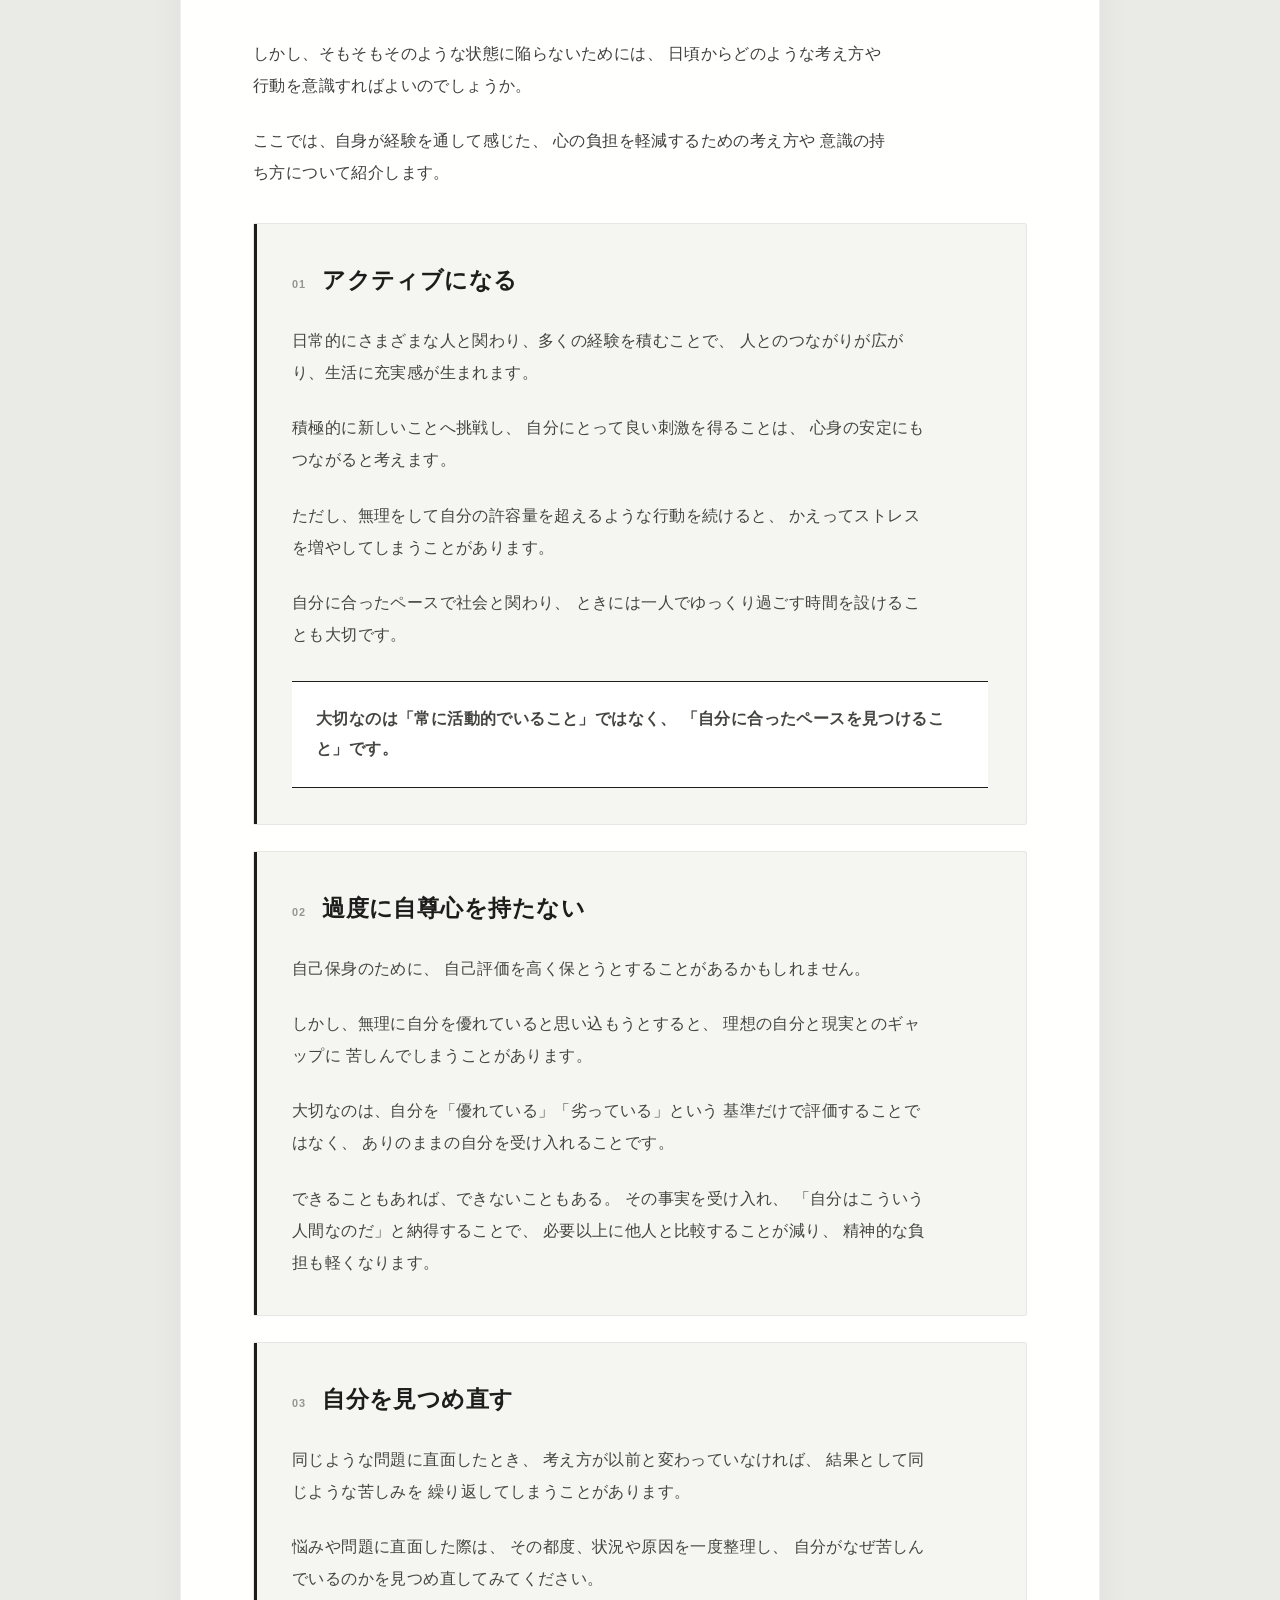
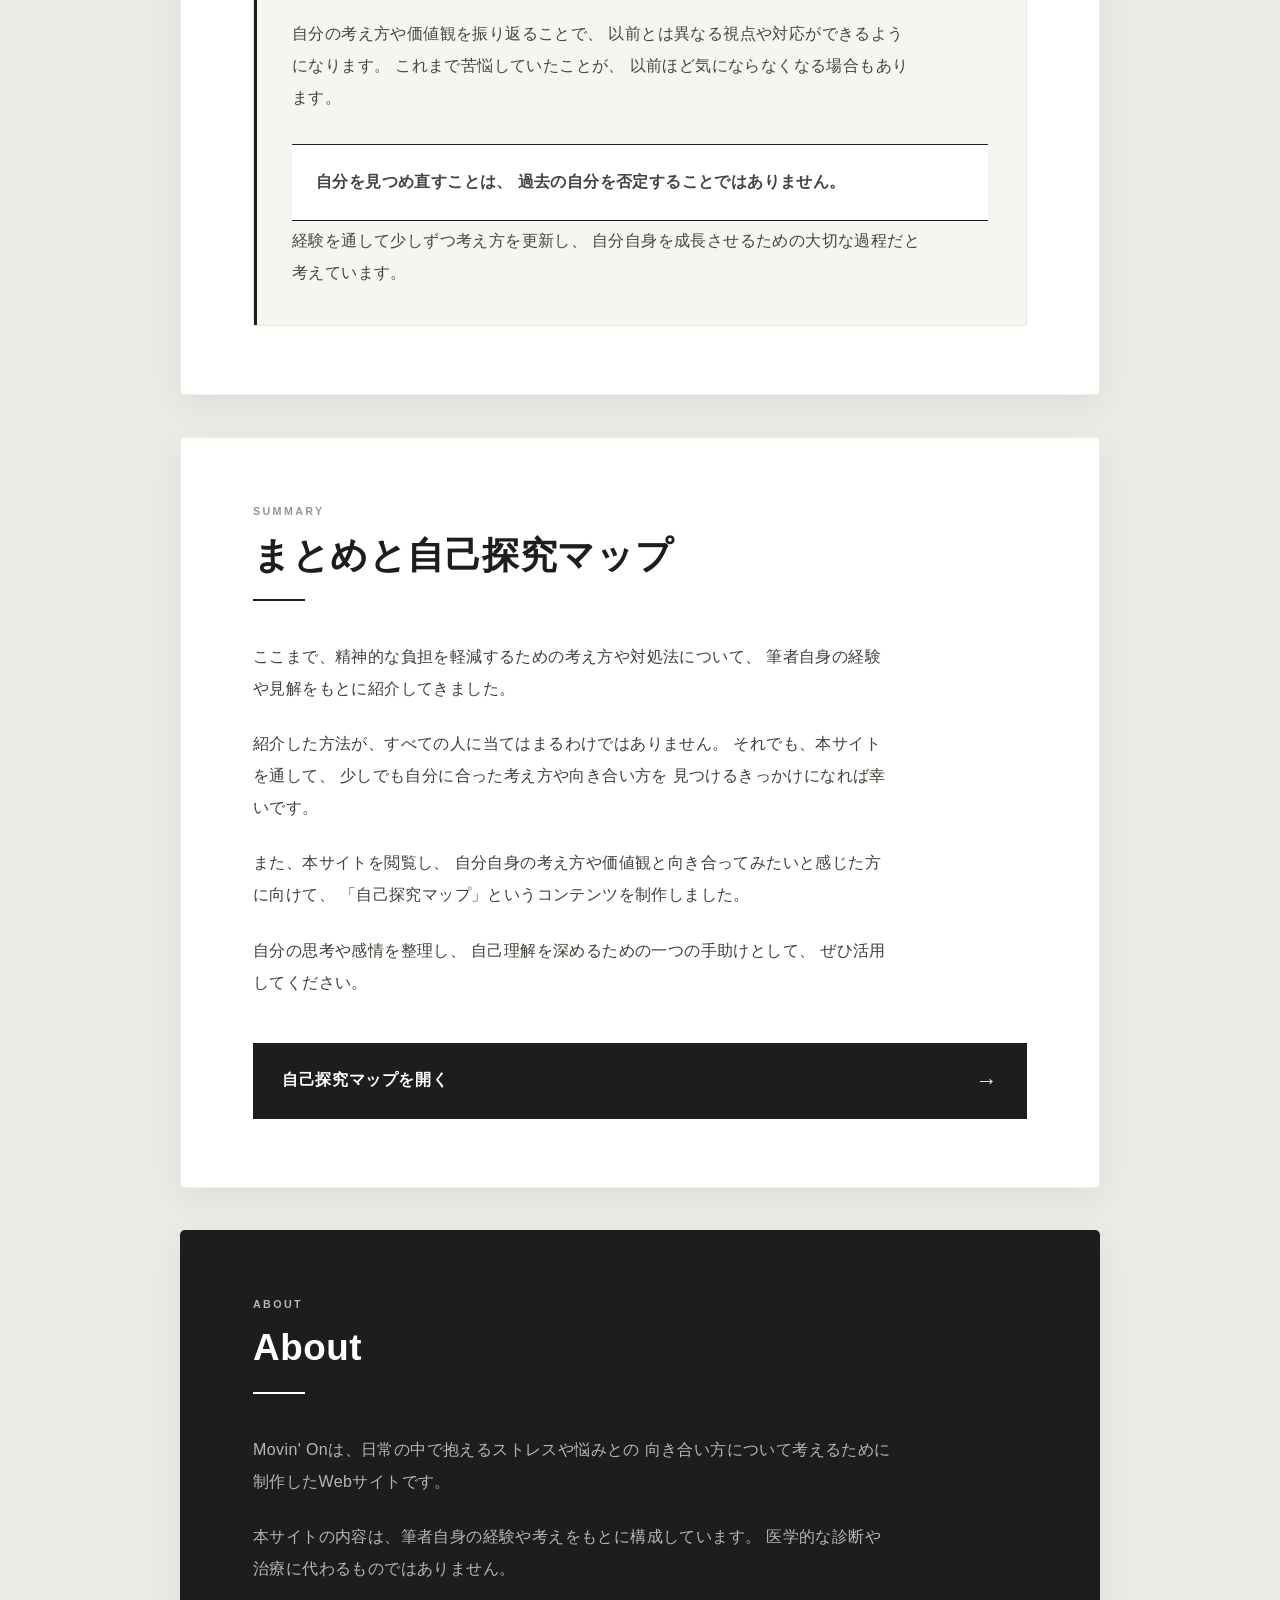
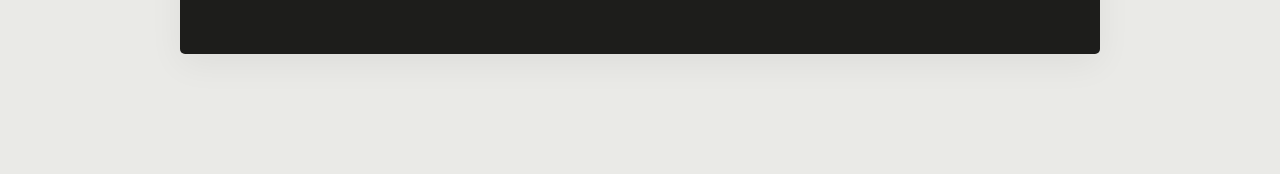
==== commit 542394d4: "Add files via upload" ====
--- a/index.html
+++ b/index.html
@@ -2,148 +2,519 @@
 <html lang="ja">
 <head>
     <meta charset="UTF-8">
-    <meta name="viewport" content="width=device-width, initial-scale=1.0">
+
+    <meta
+        name="viewport"
+        content="width=device-width, initial-scale=1.0"
+    >
+
+    <meta
+        name="description"
+        content="ストレスとの向き合い方や自己探究について考えるWebサイト"
+    >
+
     <title>Movin' On</title>
+
     <link rel="stylesheet" href="style.css">
 </head>
 
 <body>
 
-<header id="top">
-    <a href="#top" class="title">Movin' On</a>
-    <div id="progress-container">
-  <div id="progress-bar"></div>
-</div>
-</header>
-
-<div class="hero">
-    <img src="main_visual.jpg" alt="メイン画像">
-</div>
-
-<main>
-
-    <!-- 目次 -->
-    <section id="toc">
-        <nav class="toc">
-            <h2>目次</h2>
-
-            <ol>
-                <li><a href="#main">本サイトについて</a></li>
-                <li><a href="#solution">対処法</a></li>
-                <li><a href="#prevention">未然に防ぐために</a></li>
-                <li><a href="#summary">まとめ</a></li>
-                <li><a href="#about">About</a></li>
-            </ol>
-        </nav>
-    </section>
-
-    <section id="main">
-
-        <h2>本サイトについて</h2>
-
-        <p>
-            精神的なストレスの積み重ねや強迫観念によって生活意欲が低下し、日常生活や社会参加に支障をきたしてしまう。このような悩みを抱えている人も多いのではないでしょうか。また、その原因の多くは人間関係によるストレスに起因していると考えられます。
-        </p>
-
-        <p>
-            この記事では、そのような悩みを抱える人に向けて、日常の中で少しでも物事を前向きに捉えられるようになるための考え方や対処法を、個人的な経験や見解をもとに紹介します。精神医学に基づいた専門的な治療法や自己啓発を目的としたものではありませんので、ぜひ気軽な気持ちでご覧ください。
-        </p>
-
-        <img src="photo.jpg" alt="画像">
-
-    </section>
-
-    <section id="solution">
-
-        <h2>対処法</h2>
-
-        <p>
-            では、実際にこのような状態に陥ってしまったとき、どのような対処ができるのでしょうか。ここでは、自身の経験をもとに、少しでも気持ちを軽くするための方法を紹介します。
-        </p>
-
-        <h3>まずは俯瞰的に考えてみる</h3>
-
-        <p>
-            今自分が直面している状況を、一度冷静に俯瞰して考えてみてください。自分の立場や悩みの原因を第三者の視点から見つめ直すことで、感情を整理しやすくなり、「今考えるべきこと」と「今は考えても仕方がないこと」を切り分けられる場合があります。焦って答えを出そうとするのではなく、一歩引いて状況を見つめることも大切です。
-        </p>
-
-        <h3>友人や家族と接する</h3>
-
-        <p>
-            抱えている悩みとは関係のない友人や家族と会話をしたり、一緒に遊んだりすることも効果的です。悩みを打ち明けることも一つの方法ですが、このような精神状態では、人に話すこと自体に抵抗を感じたり、話したあとにかえって気持ちが沈んでしまったりすることもあります。 そのため、あえて悩みとは関係のない話題で過ごす時間をつくるのもおすすめです。誰かと笑い合ったり、何気ない会話をしたりするだけでも、一時的に悩みから意識が離れ、気持ちをリセットできることがあります。
-        </p>
-
-        <h3>趣味に没頭する</h3>
-
-        <p>
-            趣味に没頭することも効果的だと感じます。ただし、映画鑑賞や読書、音楽鑑賞などの受動的な趣味だけでなく、スポーツや楽器演奏、創作活動など、自分から身体や頭を動かす能動的な趣味に取り組むことをおすすめします。 能動的な趣味は、余計なことを考える時間を減らせるだけでなく、「何かができた」という達成感にもつながり、活動意欲を少しずつ取り戻すきっかけになります。 もちろん、気力がほとんど残っていない状態では、そのような趣味に取り組むこと自体が難しい場合もあります。そのようなときは、映画や音楽など受動的な趣味でも構いません。自分が夢中になれるものに触れることは、生きる希望や日々の活力につながることがあります。
-        </p>
-
-        <h3>あえて何もしない</h3>
-
-        <p>
-            本当に活力が湧かず、好きなことをしていても何度も悩みが頭をよぎってしまうこともあるでしょう。そのようなときは、無理に何かをしようとせず、思い切って何もしない時間をつくることも一つの方法です。 ストレスの原因となっている出来事は、すぐに解決しなくても、時間の経過とともに受け止め方が変化することがあります。また、何もしない時間を過ごしていると、少しずつ「何かしてみようかな」と思える瞬間が訪れることもあります。そのタイミングを焦らず待ち、自分の心身のコンディションと相談しながら過ごすことも大切です。
-        </p>
-
-    </section>
-
-    <section id="prevention">
-
-        <h2>未然に防ぐために</h2>
-
-        <p>
-            ここまで、精神的に苦しい状態に陥った際の対処法について紹介しました。しかし、そもそもそのような状態に陥らないためには、日頃からどのような考え方や行動を意識すればよいのでしょうか。
-　　　　　　　ここでは、自身が経験を通して感じた、心の負担を軽減するための考え方や意識の持ち方について紹介します。
-        </p>
-
-    </section>
-
-    <section id="summary">
-
-        <h2>まとめと自己探求マップ</h2>
-
-        <p>
-          ここまで、精神的な負担を軽減するための考え方や対処法について、筆者自身の経験や見解をもとに紹介してきました。紹介した方法がすべての人に当てはまるわけではありませんが、本サイトを通して、少しでも自分に合った考え方や向き合い方を見つけるきっかけになれば幸いです。
-　　　　　　また、本サイトを閲覧し、自分自身の考え方や価値観と向き合ってみたいと感じた方に向けて、「自己探求マップ」というコンテンツを制作しました。自分の思考や感情を整理し、自己理解を深めるための一つの手助けとして、ぜひ活用してください。  
-        </p>
-
-         <div class="map-link">
-    <a href="map.html">▶ 自己探究マップを開く</a>
-   </div>
-
-    </section>
-
-    <section id="about">
-
-        <h2>About</h2>
-
-        <p>
-        </p>
-
-    </section>
+    <!-- =========================
+         ヘッダー
+    ========================== -->
+
+    <header id="top">
+        <a href="#top" class="title">
+            Movin' On
+        </a>
+
+        <div
+            id="progress-container"
+            aria-hidden="true"
+        >
+            <div id="progress-bar"></div>
+        </div>
+    </header>
+
+
+    <!-- =========================
+         メインビジュアル
+    ========================== -->
+
+    <div class="hero">
+        <img
+            src="main_visual.jpg"
+            alt="Movin' On メインビジュアル"
+        >
+    </div>
+
+
+    <!-- =========================
+         本文
+    ========================== -->
+
+    <main>
+
+        <!-- 目次 -->
+        <section id="toc" class="toc-section">
+            <nav class="toc" aria-label="目次">
+                <p class="section-label">
+                    CONTENTS
+                </p>
+
+                <h2>目次</h2>
+
+                <ol>
+                    <li>
+                        <a href="#main">
+                            本サイトについて
+                        </a>
+                    </li>
+
+                    <li>
+                        <a href="#solution">
+                            対処法
+                        </a>
+                    </li>
+
+                    <li>
+                        <a href="#prevention">
+                            未然に防ぐために
+                        </a>
+                    </li>
+
+                    <li>
+                        <a href="#summary">
+                            まとめと自己探究マップ
+                        </a>
+                    </li>
+
+                    <li>
+                        <a href="#about">
+                            About
+                        </a>
+                    </li>
+                </ol>
+            </nav>
+        </section>
+
+
+        <!-- 本サイトについて -->
+        <section id="main">
+            <p class="section-label">
+                INTRODUCTION
+            </p>
+
+            <h2>本サイトについて</h2>
+
+            <p>
+                精神的なストレスの積み重ねや強迫観念によって生活意欲が低下し、
+                日常生活や社会参加に支障をきたしてしまう。
+                このような悩みを抱えている人も多いのではないでしょうか。
+            </p>
+
+            <p>
+                また、その原因の多くは、人間関係によるストレスに
+                起因していると考えられます。
+            </p>
+
+            <p>
+                この記事では、そのような悩みを抱える人に向けて、
+                日常の中で少しでも物事を前向きに捉えられるようになるための
+                考え方や対処法を、自身の経験や見解をもとに紹介します。
+            </p>
+
+            <p class="note">
+                なお、本サイトは精神医学に基づいた専門的な治療や、
+                自己啓発を目的としたものではありません。
+                ぜひ気軽な気持ちでご覧ください。
+            </p>
+
+            <p>
+              また、記事の最後には、自分の考えや感情を視覚的に整理できる「自己探究マップ」も用意しています。
+              自分自身と向き合うきっかけとして、ぜひ活用していただければ幸いです。
+            </p>
+        </section>
+
+
+        <!-- 対処法 -->
+        <section id="solution">
+            <p class="section-label">
+                COPING
+            </p>
+
+            <h2>対処法</h2>
+
+            <p class="section-introduction">
+                では、実際に精神的に苦しい状態へ陥ってしまったとき、
+                どのような対処ができるのでしょうか。
+                ここでは、自身の経験をもとに、
+                少しでも気持ちを軽くするための方法を紹介します。
+            </p>
+
+
+            <div class="article-block">
+                <h3>
+                    <span>01</span>
+                    まずは俯瞰的に考えてみる
+                </h3>
+
+                <p>
+                    今、自分が直面している状況を、
+                    一度冷静に俯瞰して考えてみてください。
+                    自分の立場や悩みの原因を第三者の視点から見つめ直すことで、
+                    感情を整理しやすくなります。
+                </p>
+
+                <p>
+                    その結果、「今考えるべきこと」と
+                    「今は考えても仕方がないこと」を
+                    切り分けられる場合があります。
+                </p>
+
+                <p>
+                    焦って答えを出そうとするのではなく、
+                    一歩引いて状況を見つめることも大切です。
+                </p>
+            </div>
+
+
+            <div class="article-block">
+                <h3>
+                    <span>02</span>
+                    友人や家族と接する
+                </h3>
+
+                <p>
+                    抱えている悩みとは関係のない友人や家族と会話をしたり、
+                    一緒に遊んだりすることも効果的です。
+                </p>
+
+                <p>
+                    悩みを打ち明けることも一つの方法ですが、
+                    精神的に余裕がない状態では、
+                    人に話すこと自体に抵抗を感じる場合があります。
+                    話したあとに、かえって気持ちが沈んでしまうこともあるでしょう。
+                </p>
+
+                <p>
+                    そのため、あえて悩みとは関係のない話題で
+                    過ごす時間をつくるのもおすすめです。
+                </p>
+
+                <p>
+                    誰かと笑い合ったり、何気ない会話を交わしたりするだけでも、
+                    一時的に悩みから意識が離れ、
+                    気持ちをリセットできることがあります。
+                </p>
+            </div>
+
+
+            <div class="article-block">
+                <h3>
+                    <span>03</span>
+                    趣味に没頭する
+                </h3>
+
+                <p>
+                    趣味に没頭することも、
+                    気持ちを切り替える方法の一つです。
+                </p>
+
+                <p>
+                    映画鑑賞や読書、音楽鑑賞などの受動的な趣味だけでなく、
+                    スポーツや楽器演奏、創作活動など、
+                    自分から身体や頭を動かす能動的な趣味にも
+                    取り組んでみてください。
+                </p>
+
+                <p>
+                    能動的な趣味は、余計なことを考える時間を減らせるだけでなく、
+                    「何かができた」という達成感にもつながります。
+                    それが、活動意欲を少しずつ取り戻すきっかけになることもあります。
+                </p>
+
+                <p>
+                    もちろん、気力がほとんど残っていない状態では、
+                    そのような趣味に取り組むこと自体が難しい場合もあります。
+                </p>
+
+                <p>
+                    そのようなときは、
+                    映画や音楽などの受動的な趣味でも構いません。
+                    自分が夢中になれるものに触れることは、
+                    生きる希望や日々の活力につながることがあります。
+                </p>
+            </div>
+
+
+            <div class="article-block">
+                <h3>
+                    <span>04</span>
+                    あえて何もしない
+                </h3>
+
+                <p>
+                    本当に活力が湧かず、
+                    好きなことをしていても何度も悩みが頭をよぎってしまうことも
+                    あるでしょう。
+                </p>
+
+                <p>
+                    そのようなときは、無理に何かをしようとせず、
+                    思い切って何もしない時間をつくることも一つの方法です。
+                </p>
+
+                <p>
+                    ストレスの原因となっている出来事は、
+                    すぐに解決しなくても、
+                    時間の経過とともに受け止め方が変化することがあります。
+                </p>
+
+                <p>
+                    また、何もしない時間を過ごしているうちに、
+                    少しずつ「何かしてみようかな」と思える瞬間が
+                    訪れることもあります。
+                </p>
+
+                <p>
+                    そのタイミングを焦らず待ち、
+                    自分の心身のコンディションと相談しながら過ごすことも大切です。
+                </p>
+            </div>
+        </section>
+
+
+        <!-- 未然に防ぐために -->
+        <section id="prevention">
+            <p class="section-label">
+                PREVENTION
+            </p>
+
+            <h2>未然に防ぐために</h2>
+
+            <p class="section-introduction">
+                ここまで、精神的に苦しい状態へ陥った際の
+                対処法について紹介しました。
+            </p>
+
+            <p>
+                しかし、そもそもそのような状態に陥らないためには、
+                日頃からどのような考え方や行動を意識すればよいのでしょうか。
+            </p>
+
+            <p>
+                ここでは、自身が経験を通して感じた、
+                心の負担を軽減するための考え方や
+                意識の持ち方について紹介します。
+            </p>
+
+
+            <div class="article-block">
+                <h3>
+                    <span>01</span>
+                    アクティブになる
+                </h3>
+
+                <p>
+                    日常的にさまざまな人と関わり、多くの経験を積むことで、
+                    人とのつながりが広がり、生活に充実感が生まれます。
+                </p>
+
+                <p>
+                    積極的に新しいことへ挑戦し、
+                    自分にとって良い刺激を得ることは、
+                    心身の安定にもつながると考えます。
+                </p>
+
+                <p>
+                    ただし、無理をして自分の許容量を超えるような行動を続けると、
+                    かえってストレスを増やしてしまうことがあります。
+                </p>
+
+                <p>
+                    自分に合ったペースで社会と関わり、
+                    ときには一人でゆっくり過ごす時間を設けることも大切です。
+                </p>
+
+                <p class="key-message">
+                    大切なのは「常に活動的でいること」ではなく、
+                    「自分に合ったペースを見つけること」です。
+                </p>
+            </div>
+
+
+            <div class="article-block">
+                <h3>
+                    <span>02</span>
+                    過度に自尊心を持たない
+                </h3>
+
+                <p>
+                    自己保身のために、
+                    自己評価を高く保とうとすることがあるかもしれません。
+                </p>
+
+                <p>
+                    しかし、無理に自分を優れていると思い込もうとすると、
+                    理想の自分と現実とのギャップに
+                    苦しんでしまうことがあります。
+                </p>
+
+                <p>
+                    大切なのは、自分を「優れている」「劣っている」という
+                    基準だけで評価することではなく、
+                    ありのままの自分を受け入れることです。
+                </p>
+
+                <p>
+                    できることもあれば、できないこともある。
+                    その事実を受け入れ、
+                    「自分はこういう人間なのだ」と納得することで、
+                    必要以上に他人と比較することが減り、
+                    精神的な負担も軽くなります。
+                </p>
+            </div>
+
+
+            <div class="article-block">
+                <h3>
+                    <span>03</span>
+                    自分を見つめ直す
+                </h3>
+
+                <p>
+                    同じような問題に直面したとき、
+                    考え方が以前と変わっていなければ、
+                    結果として同じような苦しみを
+                    繰り返してしまうことがあります。
+                </p>
+
+                <p>
+                    悩みや問題に直面した際は、
+                    その都度、状況や原因を一度整理し、
+                    自分がなぜ苦しんでいるのかを見つめ直してみてください。
+                </p>
+
+                <p>
+                    自分の考え方や価値観を振り返ることで、
+                    以前とは異なる視点や対応ができるようになります。
+                    これまで苦悩していたことが、
+                    以前ほど気にならなくなる場合もあります。
+                </p>
+
+                <p class="key-message">
+                    自分を見つめ直すことは、
+                    過去の自分を否定することではありません。
+                </p>
+
+                <p>
+                    経験を通して少しずつ考え方を更新し、
+                    自分自身を成長させるための大切な過程だと考えています。
+                </p>
+            </div>
+        </section>
+
+
+        <!-- まとめ -->
+        <section id="summary">
+            <p class="section-label">
+                SUMMARY
+            </p>
+
+            <h2>まとめと自己探究マップ</h2>
+
+            <p>
+                ここまで、精神的な負担を軽減するための考え方や対処法について、
+                筆者自身の経験や見解をもとに紹介してきました。
+            </p>
+
+            <p>
+                紹介した方法が、すべての人に当てはまるわけではありません。
+                それでも、本サイトを通して、
+                少しでも自分に合った考え方や向き合い方を
+                見つけるきっかけになれば幸いです。
+            </p>
+
+            <p>
+                また、本サイトを閲覧し、
+                自分自身の考え方や価値観と向き合ってみたいと感じた方に向けて、
+                「自己探究マップ」というコンテンツを制作しました。
+            </p>
+
+            <p>
+                自分の思考や感情を整理し、
+                自己理解を深めるための一つの手助けとして、
+                ぜひ活用してください。
+            </p>
+
+            <div class="map-link">
+                <a href="map.html">
+                    <span>自己探究マップを開く</span>
+                    <span aria-hidden="true">→</span>
+                </a>
+            </div>
+        </section>
+
+
+        <!-- About -->
+        <section id="about">
+            <p class="section-label">
+                ABOUT
+            </p>
+
+            <h2>About</h2>
+
+            <p>
+                Movin' Onは、日常の中で抱えるストレスや悩みとの
+                向き合い方について考えるために制作したWebサイトです。
+            </p>
+
+            <p>
+                本サイトの内容は、筆者自身の経験や考えをもとに構成しています。
+                医学的な診断や治療に代わるものではありません。
+            </p>
+        </section>
+
+    </main>
+
 
     <script>
-
-window.addEventListener("scroll",function(){
-
-    const scrollTop =
-        document.documentElement.scrollTop;
-
-    const scrollHeight =
-        document.documentElement.scrollHeight -
-        document.documentElement.clientHeight;
-
-    const percent =
-        (scrollTop/scrollHeight)*100;
-
-    document.getElementById("progress-bar").style.width =
-        percent + "%";
-
-});
-
-</script>
-
-</main>
+        const progressBar =
+            document.getElementById("progress-bar");
+
+        function updateProgressBar() {
+            const scrollTop =
+                window.scrollY ||
+                document.documentElement.scrollTop;
+
+            const scrollableHeight =
+                document.documentElement.scrollHeight -
+                window.innerHeight;
+
+            const progress =
+                scrollableHeight > 0
+                    ? (scrollTop / scrollableHeight) * 100
+                    : 0;
+
+            progressBar.style.width =
+                `${Math.min(progress, 100)}%`;
+        }
+
+        window.addEventListener(
+            "scroll",
+            updateProgressBar,
+            { passive: true }
+        );
+
+        window.addEventListener(
+            "resize",
+            updateProgressBar
+        );
+
+        updateProgressBar();
+    </script>
 
 </body>
 </html>
--- a/style.css
+++ b/style.css
@@ -1,216 +1,889 @@
-*{
-    margin:0;
-    padding:0;
-    box-sizing:border-box;
-}
-
-html{
-    scroll-behavior:smooth;
-}
-
-body{
-    font-family:"Yu Gothic","Hiragino Sans",sans-serif;
-    background:#f4f4f4;
-    color:#333;
-}
-
-/* ==========================
-   ヘッダー
-========================== */
-
-header{
-    height:80px;
-    background:#4a4a4a;
-
-    display:flex;
-    justify-content:center;
-    align-items:center;
-
-    position:sticky;
-    top:0;
-    z-index:100;
-
-    box-shadow:0 3px 10px rgba(0,0,0,.15);
-
-    /* スクロールバー */
-
-#progress-container{
-    position:fixed;
-    top:90px;       /* headerの高さ */
-    left:0;
-    width:100%;
-    height:5px;
-    background:#ddd;
-    z-index:1000;
-}
-
-#progress-bar{
-    width:0%;
-    height:100%;
-    background:#5f8dd3;
-    transition:width .15s linear;
-}
-}
-
-.title{
-    color:white;
-    text-decoration:none;
-    font-size:2.2rem;
-    font-weight:bold;
-    letter-spacing:4px;
-    transition:.3s;
-}
-
-.title:hover{
-    opacity:.7;
-}
-
-/* ==========================
-   メイン画像
-========================== */
-
-.hero{
-    width:100%;
-    height:350px;
-    overflow:hidden;
-}
-
-.hero img{
-    width:100%;
-    height:100%;
-    object-fit:cover;
-}
-
-/* ==========================
-   メイン
-========================== */
-
-main{
-    max-width:1000px;
-    margin:50px auto;
-    padding:0 20px;
-}
-
-/* ==========================
-   セクション
-========================== */
-
-section{
-    background:white;
-    margin-bottom:40px;
-    padding:40px;
-
-    border-radius:12px;
-
-    box-shadow:0 6px 15px rgba(0,0,0,.08);
-
-    scroll-margin-top:110px;
-}
-
-/* ==========================
-   見出し
-========================== */
-
-h2{
-    font-size:2rem;
-    margin-bottom:25px;
-
-    border-left:8px solid #4a4a4a;
-    padding-left:15px;
-}
-
-h3{
-    margin-top:40px;
-    margin-bottom:15px;
-
-    font-size:1.3rem;
-
-    border-bottom:2px solid #ddd;
-    padding-bottom:8px;
-}
-
-/* ==========================
-   本文
-========================== */
-
-p{
-    line-height:2;
-    font-size:17px;
-    margin-bottom:20px;
-    text-align:justify;
-}
-
-/* ==========================
-   画像
-========================== */
-
-section img{
-    width:100%;
-    margin-top:25px;
-    border-radius:10px;
-}
-
-/* ==========================
-   目次
-========================== */
-
-.toc h2{
-    margin-bottom:20px;
-}
-
-.toc ol{
-    padding-left:25px;
-}
-
-.toc li{
-    margin:15px 0;
-}
-
-.toc a{
-    text-decoration:none;
-    color:#444;
-    font-size:18px;
-    transition:.25s;
-}
-
-.toc a:hover{
-    color:#5b87b2;
-    padding-left:8px;
-}
-
-/* ==========================
-   スマホ対応
-========================== */
-
-@media (max-width:768px){
-
-    header{
-        height:70px;
-    }
-
-    .title{
-        font-size:1.8rem;
-    }
-
-    .hero{
-        height:220px;
-    }
-
-    section{
-        padding:25px;
-    }
-
-    h2{
-        font-size:1.6rem;
-    }
-
-    h3{
-        font-size:1.2rem;
-    }
-
-    p{
-        font-size:16px;
-    }
-
-}
-
+/* ==================================================
+   Movin' On
+   Main Website
+================================================== */
+
+
+/* ==================================================
+   1. 基本設定
+================================================== */
+
+:root {
+    --background: #eaeae7;
+    --surface: #ffffff;
+    --surface-soft: #f5f5f2;
+    --surface-dark: #e8e8e4;
+
+    --text-main: #1d1d1b;
+    --text-body: #3f3f3b;
+    --text-sub: #6d6d67;
+    --text-light: #969690;
+
+    --line: #d5d5cf;
+    --line-dark: #aaa9a2;
+
+    --black: #1d1d1b;
+    --black-soft: #353532;
+
+    --header-height: 80px;
+
+    --shadow-soft:
+        0 10px 35px rgba(20, 20, 18, 0.055);
+
+    --shadow-hover:
+        0 18px 45px rgba(20, 20, 18, 0.085);
+
+    --transition:
+        220ms ease;
+}
+
+
+*,
+*::before,
+*::after {
+    box-sizing: border-box;
+}
+
+
+html {
+    scroll-behavior: smooth;
+}
+
+
+body {
+    min-width: 320px;
+    margin: 0;
+
+    color: var(--text-main);
+    background:
+        radial-gradient(
+            circle at 50% 0%,
+            rgba(255, 255, 255, 0.85),
+            transparent 36rem
+        ),
+        var(--background);
+
+    font-family:
+        "Helvetica Neue",
+        "Hiragino Kaku Gothic ProN",
+        "Yu Gothic",
+        "YuGothic",
+        sans-serif;
+
+    font-feature-settings: "palt";
+    -webkit-font-smoothing: antialiased;
+    text-rendering: optimizeLegibility;
+}
+
+
+a {
+    color: inherit;
+}
+
+
+img {
+    display: block;
+    max-width: 100%;
+}
+
+
+p,
+h1,
+h2,
+h3 {
+    text-wrap: pretty;
+}
+
+
+/* ==================================================
+   2. ヘッダー
+================================================== */
+
+header {
+    position: sticky;
+    top: 0;
+    z-index: 100;
+
+    display: flex;
+    align-items: center;
+    justify-content: center;
+
+    width: 100%;
+    height: var(--header-height);
+
+    background: rgba(29, 29, 27, 0.95);
+
+    border-bottom:
+        1px solid rgba(255, 255, 255, 0.08);
+
+    box-shadow:
+        0 5px 20px rgba(0, 0, 0, 0.14);
+
+    backdrop-filter: blur(15px);
+    -webkit-backdrop-filter: blur(15px);
+}
+
+
+.title {
+    color: #ffffff;
+
+    font-size: 2rem;
+    font-weight: 600;
+    letter-spacing: 0.13em;
+    text-decoration: none;
+
+    transition:
+        opacity var(--transition),
+        letter-spacing var(--transition);
+}
+
+
+.title:hover {
+    opacity: 0.72;
+    letter-spacing: 0.16em;
+}
+
+
+/* ==================================================
+   3. スクロール進捗バー
+================================================== */
+
+#progress-container {
+    position: absolute;
+    right: 0;
+    bottom: 0;
+    left: 0;
+
+    width: 100%;
+    height: 3px;
+
+    overflow: hidden;
+
+    background:
+        rgba(255, 255, 255, 0.14);
+}
+
+
+#progress-bar {
+    width: 0;
+    height: 100%;
+
+    background: #ffffff;
+
+    transform-origin: left center;
+
+    transition:
+        width 80ms linear;
+}
+
+
+/* ==================================================
+   4. メインビジュアル
+================================================== */
+
+.hero {
+    position: relative;
+
+    width: 100%;
+    height: clamp(280px, 43vw, 480px);
+
+    overflow: hidden;
+
+    background: #d4d4d0;
+}
+
+
+.hero::after {
+    content: "";
+
+    position: absolute;
+    inset: 0;
+
+    background:
+        linear-gradient(
+            to bottom,
+            rgba(0, 0, 0, 0.02),
+            rgba(0, 0, 0, 0.18)
+        );
+
+    pointer-events: none;
+}
+
+/* ==================================================
+   5. メインレイアウト
+================================================== */
+
+main {
+    width:
+        min(920px, calc(100% - 40px));
+
+    margin:
+        clamp(40px, 7vw, 72px)
+        auto
+        120px;
+}
+
+
+/* ==================================================
+   6. セクション
+================================================== */
+
+section {
+    position: relative;
+
+    margin-bottom: 42px;
+    padding:
+        clamp(38px, 6vw, 68px)
+        clamp(28px, 7vw, 72px);
+
+    background:
+        rgba(255, 255, 255, 0.96);
+
+    border:
+        1px solid rgba(29, 29, 27, 0.07);
+
+    border-radius: 5px;
+
+    box-shadow:
+        var(--shadow-soft);
+
+    scroll-margin-top:
+        calc(var(--header-height) + 28px);
+
+    transition:
+        box-shadow var(--transition);
+}
+
+
+section:hover {
+    box-shadow:
+        var(--shadow-hover);
+}
+
+
+/* ==================================================
+   7. セクションラベル
+================================================== */
+
+.section-label {
+    max-width: none;
+    margin: 0 0 13px;
+
+    color: var(--text-light);
+
+    font-family:
+        "Helvetica Neue",
+        sans-serif;
+
+    font-size: 0.67rem;
+    font-weight: 700;
+    line-height: 1;
+    letter-spacing: 0.22em;
+}
+
+
+/* ==================================================
+   8. 見出し
+================================================== */
+
+h2 {
+    margin: 0 0 40px;
+
+    color: var(--text-main);
+
+    font-size:
+        clamp(1.75rem, 3.5vw, 2.3rem);
+
+    font-weight: 600;
+    line-height: 1.4;
+    letter-spacing: 0.015em;
+}
+
+
+h2::after {
+    content: "";
+
+    display: block;
+
+    width: 52px;
+    height: 2px;
+    margin-top: 18px;
+
+    background: var(--black);
+}
+
+
+h3 {
+    display: flex;
+    align-items: baseline;
+    gap: 16px;
+
+    margin: 0 0 26px;
+
+    color: var(--text-main);
+
+    font-size:
+        clamp(1.17rem, 2vw, 1.42rem);
+
+    font-weight: 600;
+    line-height: 1.65;
+    letter-spacing: 0.02em;
+}
+
+
+h3 span {
+    flex: 0 0 auto;
+
+    color: var(--text-light);
+
+    font-family:
+        "Helvetica Neue",
+        sans-serif;
+
+    font-size: 0.68rem;
+    font-weight: 700;
+    letter-spacing: 0.09em;
+}
+
+
+/* ==================================================
+   9. 本文
+================================================== */
+
+p {
+    max-width: 40em;
+    margin: 0 0 1.45em;
+
+    color: var(--text-body);
+
+    font-size: 1rem;
+    font-weight: 400;
+    line-height: 2;
+    letter-spacing: 0.025em;
+
+    text-align: left;
+}
+
+
+section > p:last-child,
+.article-block > p:last-child {
+    margin-bottom: 0;
+}
+
+
+.section-introduction {
+    margin-bottom: 40px;
+
+    color: var(--text-main);
+
+    font-size: 1.04rem;
+    font-weight: 500;
+    line-height: 2.05;
+}
+
+
+/* ==================================================
+   10. 記事項目
+================================================== */
+
+.article-block {
+    position: relative;
+
+    margin-top: 34px;
+    padding: 38px 38px 36px;
+
+    background:
+        var(--surface-soft);
+
+    border:
+        1px solid rgba(29, 29, 27, 0.07);
+
+    border-radius: 3px;
+}
+
+
+.article-block + .article-block {
+    margin-top: 26px;
+}
+
+
+.article-block::before {
+    content: "";
+
+    position: absolute;
+    top: 0;
+    left: 0;
+
+    width: 3px;
+    height: 100%;
+
+    background:
+        var(--black);
+}
+
+
+.article-block p {
+    color: #444440;
+}
+
+
+/* ==================================================
+   11. 注釈
+================================================== */
+
+.note {
+    margin: 30px 0;
+    padding: 22px 24px;
+
+    color: var(--text-body);
+    background: var(--surface-soft);
+
+    border-left:
+        3px solid var(--black);
+
+    font-size: 0.92rem;
+    line-height: 1.95;
+}
+
+
+/* ==================================================
+   12. 重要メッセージ
+================================================== */
+
+.key-message {
+    max-width: 100%;
+    margin: 30px 0 4px;
+    padding: 22px 24px;
+
+    color: var(--text-main);
+    background: #ffffff;
+
+    border-top:
+        1px solid var(--black);
+
+    border-bottom:
+        1px solid var(--black);
+
+    font-weight: 600;
+    line-height: 1.9;
+}
+
+
+/* ==================================================
+   13. 目次
+================================================== */
+
+.toc-section {
+    padding-top: 48px;
+    padding-bottom: 48px;
+}
+
+
+.toc ol {
+    margin: 0;
+    padding: 0;
+
+    list-style: none;
+    counter-reset: toc-counter;
+}
+
+
+.toc li {
+    counter-increment: toc-counter;
+
+    border-top:
+        1px solid var(--line);
+}
+
+
+.toc li:last-child {
+    border-bottom:
+        1px solid var(--line);
+}
+
+
+.toc a {
+    display: grid;
+    grid-template-columns:
+        46px 1fr auto;
+    align-items: center;
+    gap: 10px;
+
+    min-height: 64px;
+    padding: 0 6px;
+
+    color: var(--text-main);
+
+    font-size: 0.98rem;
+    font-weight: 500;
+    line-height: 1.5;
+    text-decoration: none;
+
+    transition:
+        padding var(--transition),
+        color var(--transition),
+        background var(--transition);
+}
+
+
+.toc a::before {
+    content:
+        counter(
+            toc-counter,
+            decimal-leading-zero
+        );
+
+    color: var(--text-light);
+
+    font-family:
+        "Helvetica Neue",
+        sans-serif;
+
+    font-size: 0.68rem;
+    font-weight: 700;
+}
+
+
+.toc a::after {
+    content: "↓";
+
+    color: var(--text-light);
+
+    font-size: 0.85rem;
+
+    transition:
+        transform var(--transition),
+        color var(--transition);
+}
+
+
+.toc a:hover {
+    padding-right: 15px;
+    padding-left: 15px;
+
+    color: #000000;
+    background: var(--surface-soft);
+}
+
+
+.toc a:hover::after {
+    color: var(--black);
+
+    transform:
+        translateY(4px);
+}
+
+
+/* ==================================================
+   14. 自己探究マップリンク
+================================================== */
+
+.map-link {
+    margin-top: 44px;
+}
+
+
+.map-link a {
+    display: flex;
+    align-items: center;
+    justify-content: space-between;
+    gap: 30px;
+
+    min-height: 76px;
+    padding: 0 28px;
+
+    color: #ffffff;
+    background: var(--black);
+
+    border:
+        1px solid var(--black);
+
+    font-size: 1rem;
+    font-weight: 600;
+    letter-spacing: 0.04em;
+    text-decoration: none;
+
+    transition:
+        color var(--transition),
+        background var(--transition),
+        transform var(--transition),
+        box-shadow var(--transition);
+}
+
+
+.map-link a span:last-child {
+    font-size: 1.35rem;
+
+    transition:
+        transform var(--transition);
+}
+
+
+.map-link a:hover {
+    color: var(--black);
+    background: #ffffff;
+
+    box-shadow:
+        0 12px 28px
+        rgba(20, 20, 18, 0.09);
+
+    transform:
+        translateY(-3px);
+}
+
+
+.map-link a:hover span:last-child {
+    transform:
+        translateX(7px);
+}
+
+
+/* ==================================================
+   15. About
+================================================== */
+
+#about {
+    background:
+        var(--black);
+}
+
+
+#about .section-label,
+#about p {
+    color:
+        rgba(255, 255, 255, 0.68);
+}
+
+
+#about h2 {
+    color: #ffffff;
+}
+
+
+#about h2::after {
+    background: #ffffff;
+}
+
+
+/* ==================================================
+   16. 選択時の表示
+================================================== */
+
+::selection {
+    color: #ffffff;
+    background: var(--black);
+}
+
+
+/* ==================================================
+   17. スクロールバー
+================================================== */
+
+::-webkit-scrollbar {
+    width: 10px;
+}
+
+
+::-webkit-scrollbar-track {
+    background: var(--background);
+}
+
+
+::-webkit-scrollbar-thumb {
+    background: #b6b6b0;
+
+    border: 3px solid var(--background);
+    border-radius: 999px;
+}
+
+
+::-webkit-scrollbar-thumb:hover {
+    background: #85857f;
+
+    border:
+        3px solid var(--background);
+}
+
+
+/* ==================================================
+   18. タブレット
+================================================== */
+
+@media (max-width: 900px) {
+
+    main {
+        width:
+            min(850px, calc(100% - 30px));
+    }
+
+    section {
+        padding:
+            46px
+            clamp(28px, 6vw, 52px);
+    }
+
+    .article-block {
+        padding:
+            34px 32px 32px;
+    }
+
+}
+
+
+/* ==================================================
+   19. スマートフォン
+================================================== */
+
+@media (max-width: 700px) {
+
+    :root {
+        --header-height: 68px;
+    }
+
+
+    .title {
+        font-size: 1.55rem;
+    }
+
+
+    .hero {
+        height: 240px;
+    }
+
+
+    main {
+        width:
+            calc(100% - 24px);
+
+        margin:
+            28px auto 70px;
+    }
+
+
+    section {
+        margin-bottom: 22px;
+        padding: 31px 23px;
+
+        border-radius: 3px;
+    }
+
+
+    section:hover {
+        box-shadow:
+            var(--shadow-soft);
+    }
+
+
+    .section-label {
+        margin-bottom: 11px;
+
+        font-size: 0.62rem;
+    }
+
+
+    h2 {
+        margin-bottom: 31px;
+
+        font-size: 1.6rem;
+    }
+
+
+    h2::after {
+        width: 42px;
+        margin-top: 14px;
+    }
+
+
+    h3 {
+        gap: 11px;
+
+        font-size: 1.12rem;
+    }
+
+
+    p {
+        font-size: 0.95rem;
+        line-height: 1.95;
+        letter-spacing: 0.018em;
+    }
+
+
+    .section-introduction {
+        margin-bottom: 31px;
+
+        font-size: 0.98rem;
+    }
+
+
+    .article-block {
+        margin-top: 23px;
+        padding: 29px 21px 27px;
+    }
+
+
+    .article-block + .article-block {
+        margin-top: 18px;
+    }
+
+
+    .note,
+    .key-message {
+        padding: 18px;
+    }
+
+
+    .toc a {
+        grid-template-columns:
+            38px 1fr auto;
+
+        min-height: 59px;
+
+        font-size: 0.91rem;
+    }
+
+
+    .toc a:hover {
+        padding-right: 8px;
+        padding-left: 8px;
+
+        background: transparent;
+    }
+
+
+    .map-link a {
+        min-height: 68px;
+        padding: 0 20px;
+
+        font-size: 0.92rem;
+    }
+
+}
+
+
+/* ==================================================
+   20. 動きを抑える設定
+================================================== */
+
+@media (
+    prefers-reduced-motion: reduce
+) {
+
+    html {
+        scroll-behavior: auto;
+    }
+
+
+    *,
+    *::before,
+    *::after {
+        animation-duration:
+            0.01ms !important;
+
+        animation-iteration-count:
+            1 !important;
+
+        transition-duration:
+            0.01ms !important;
+    }
+
+}
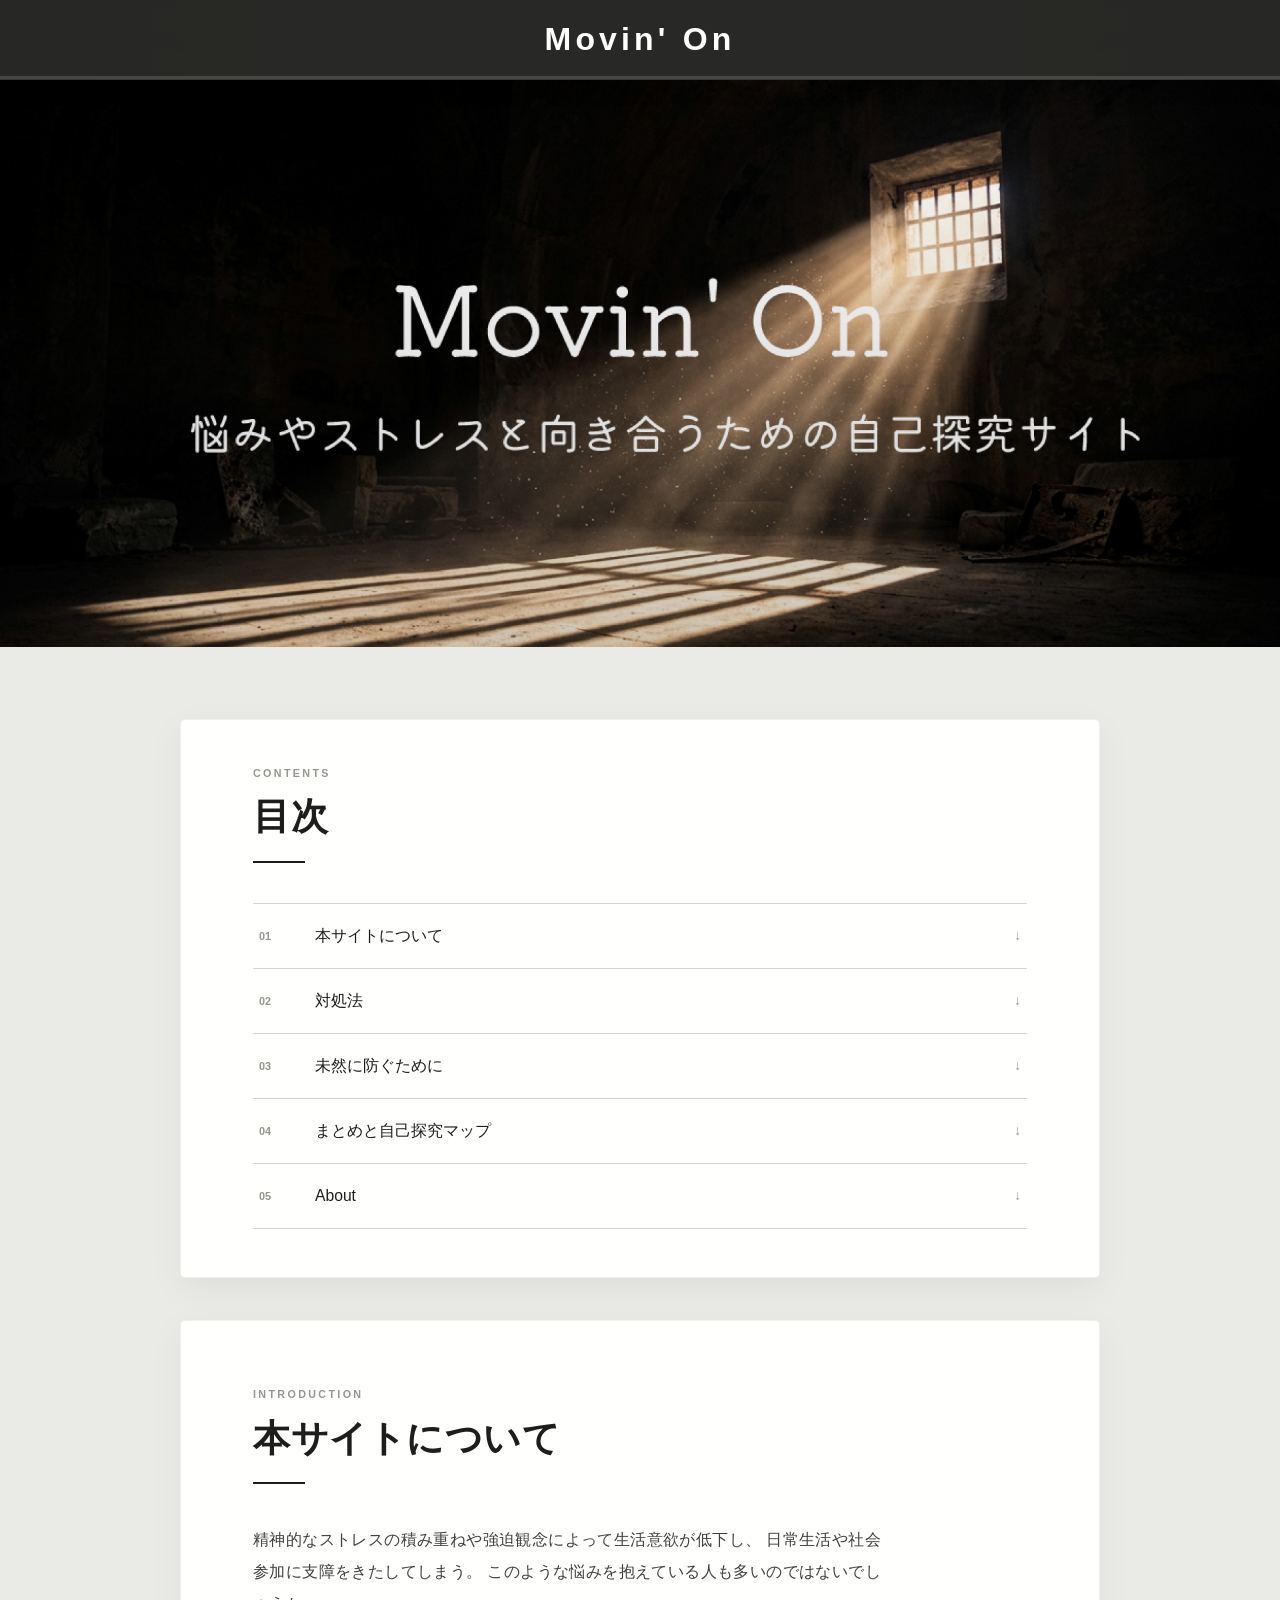
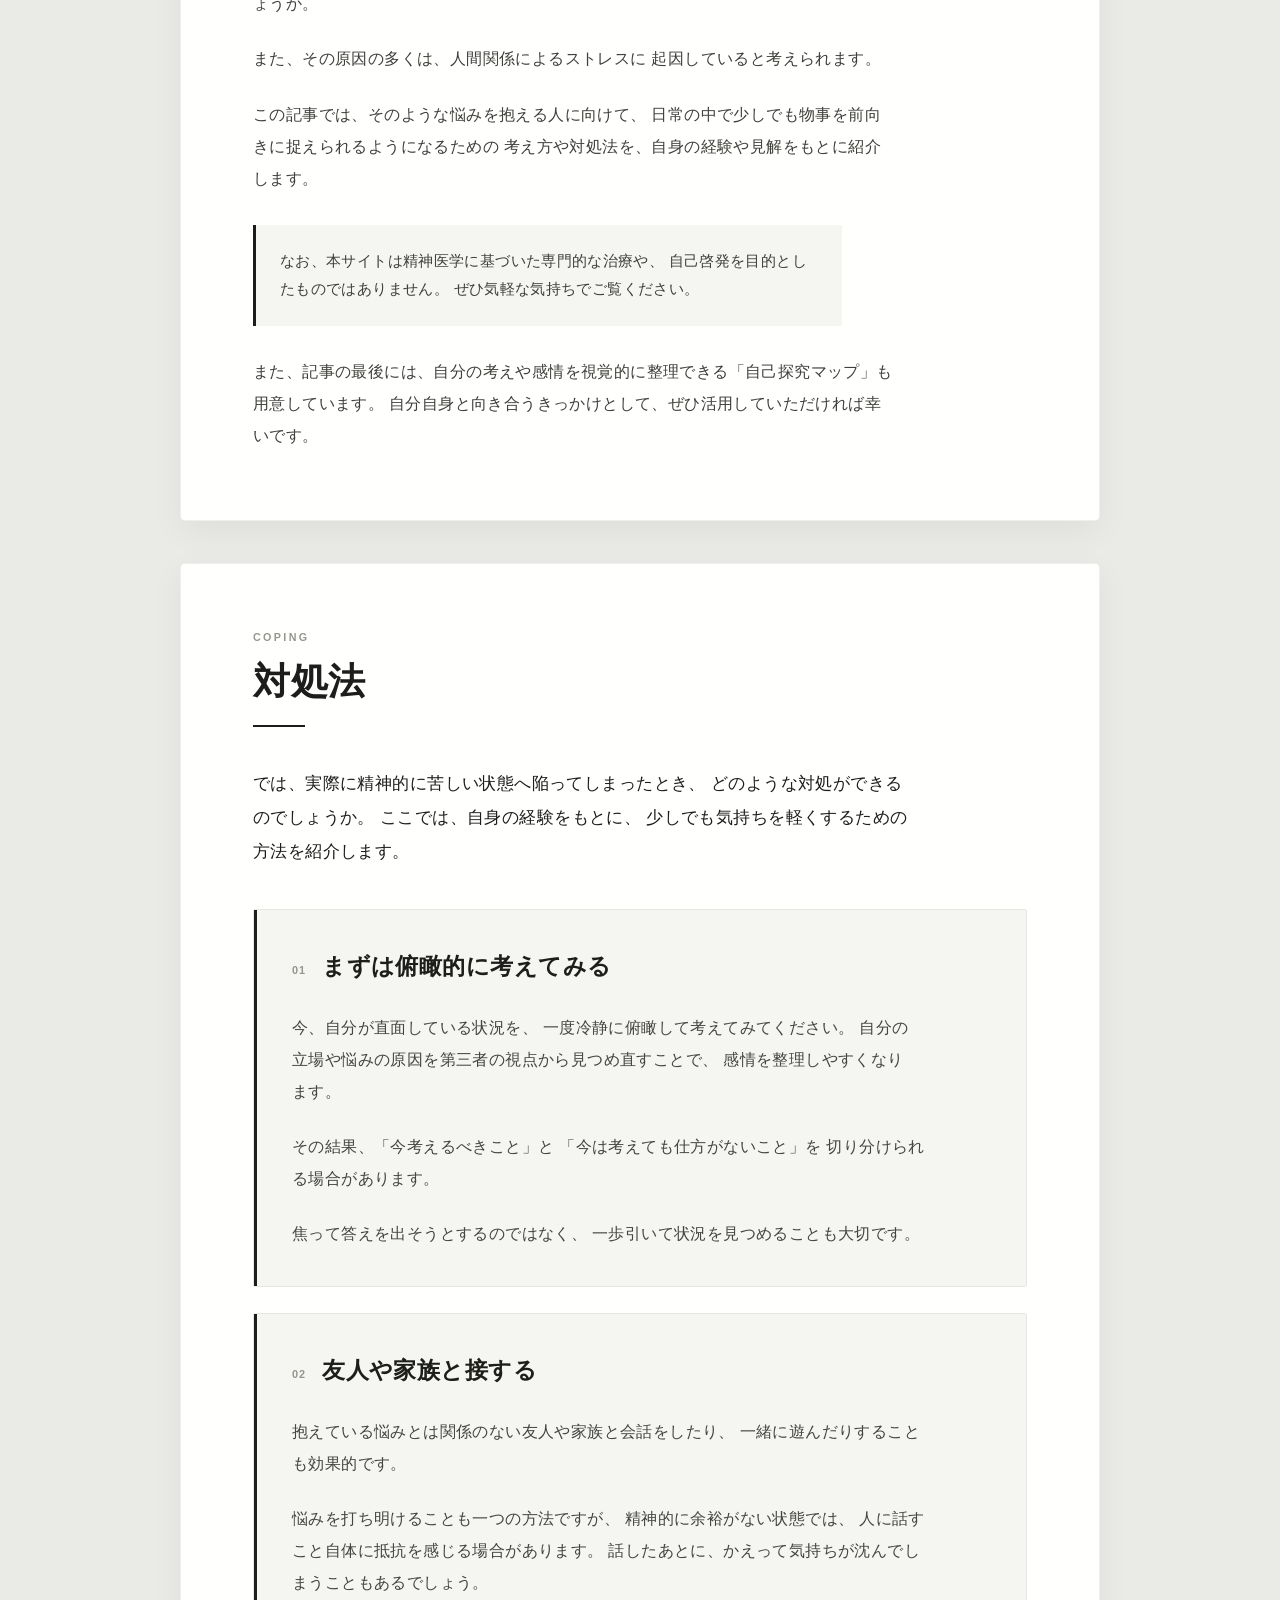
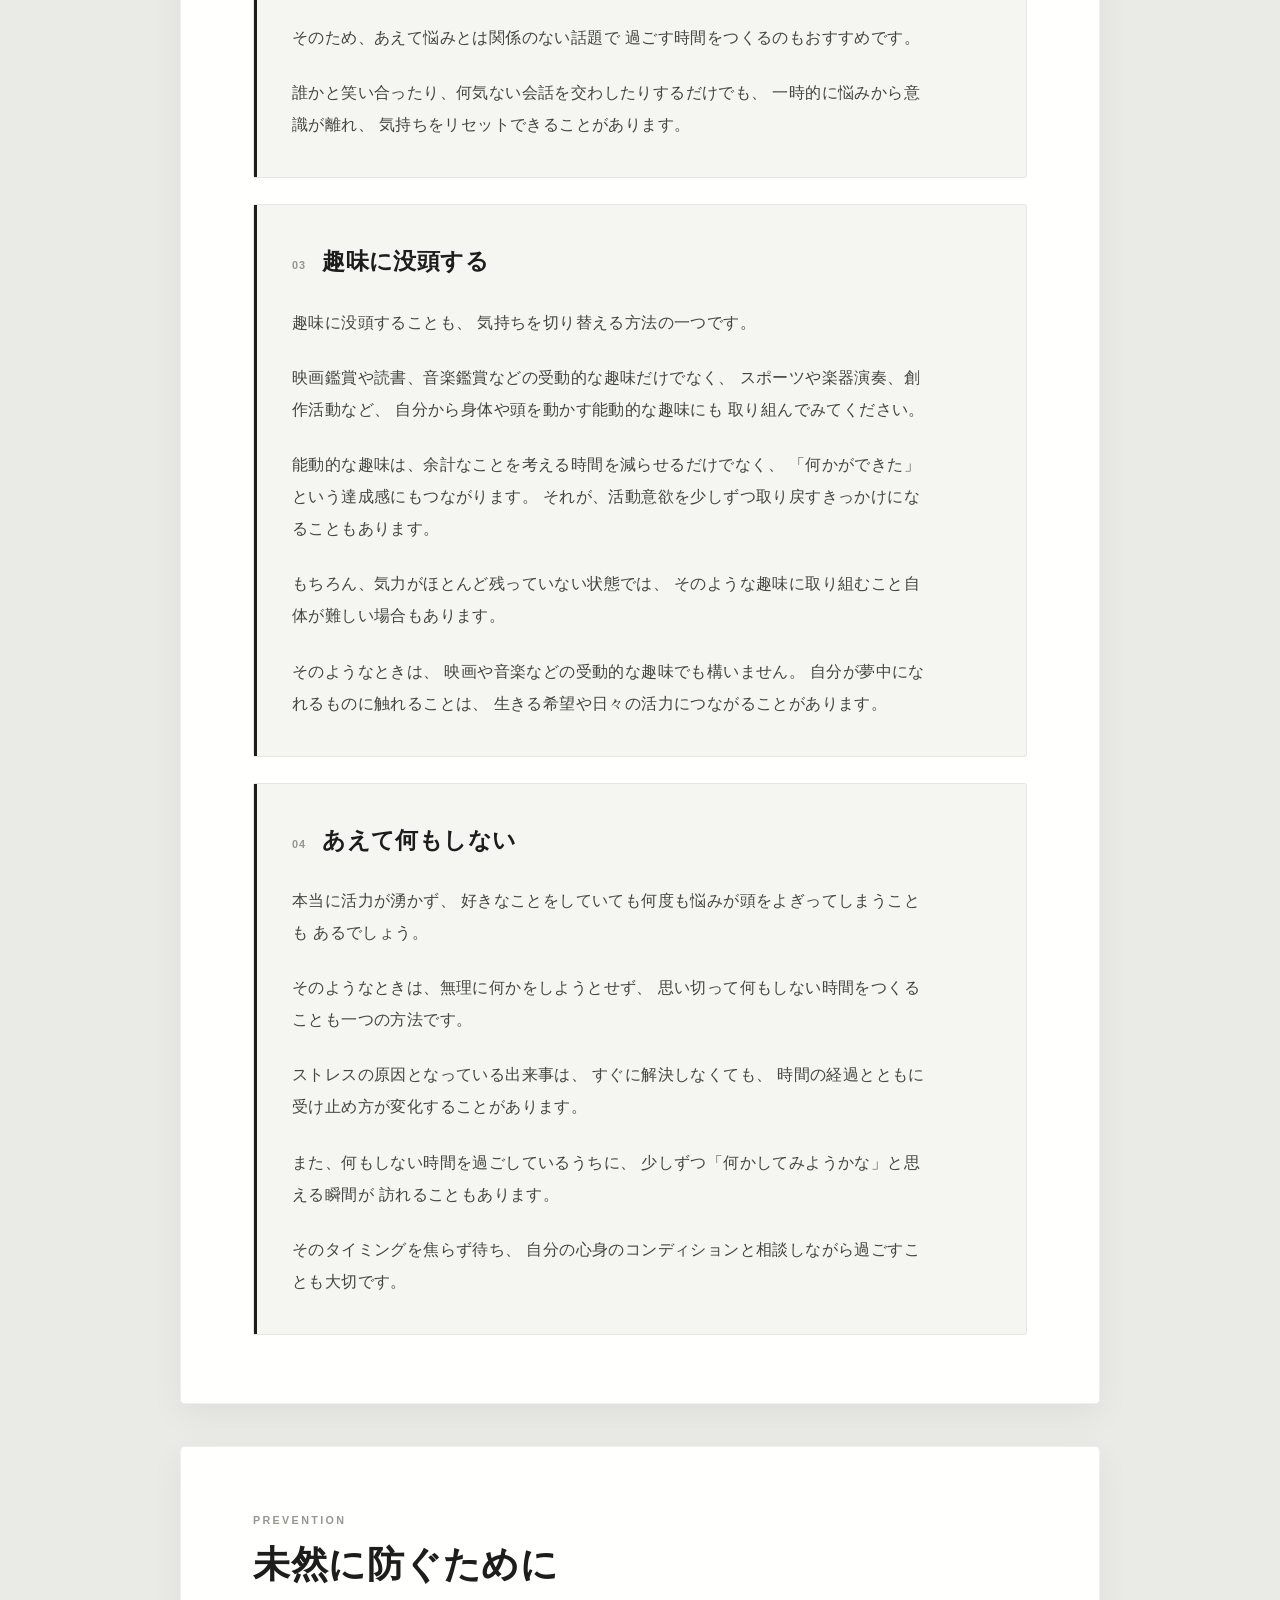
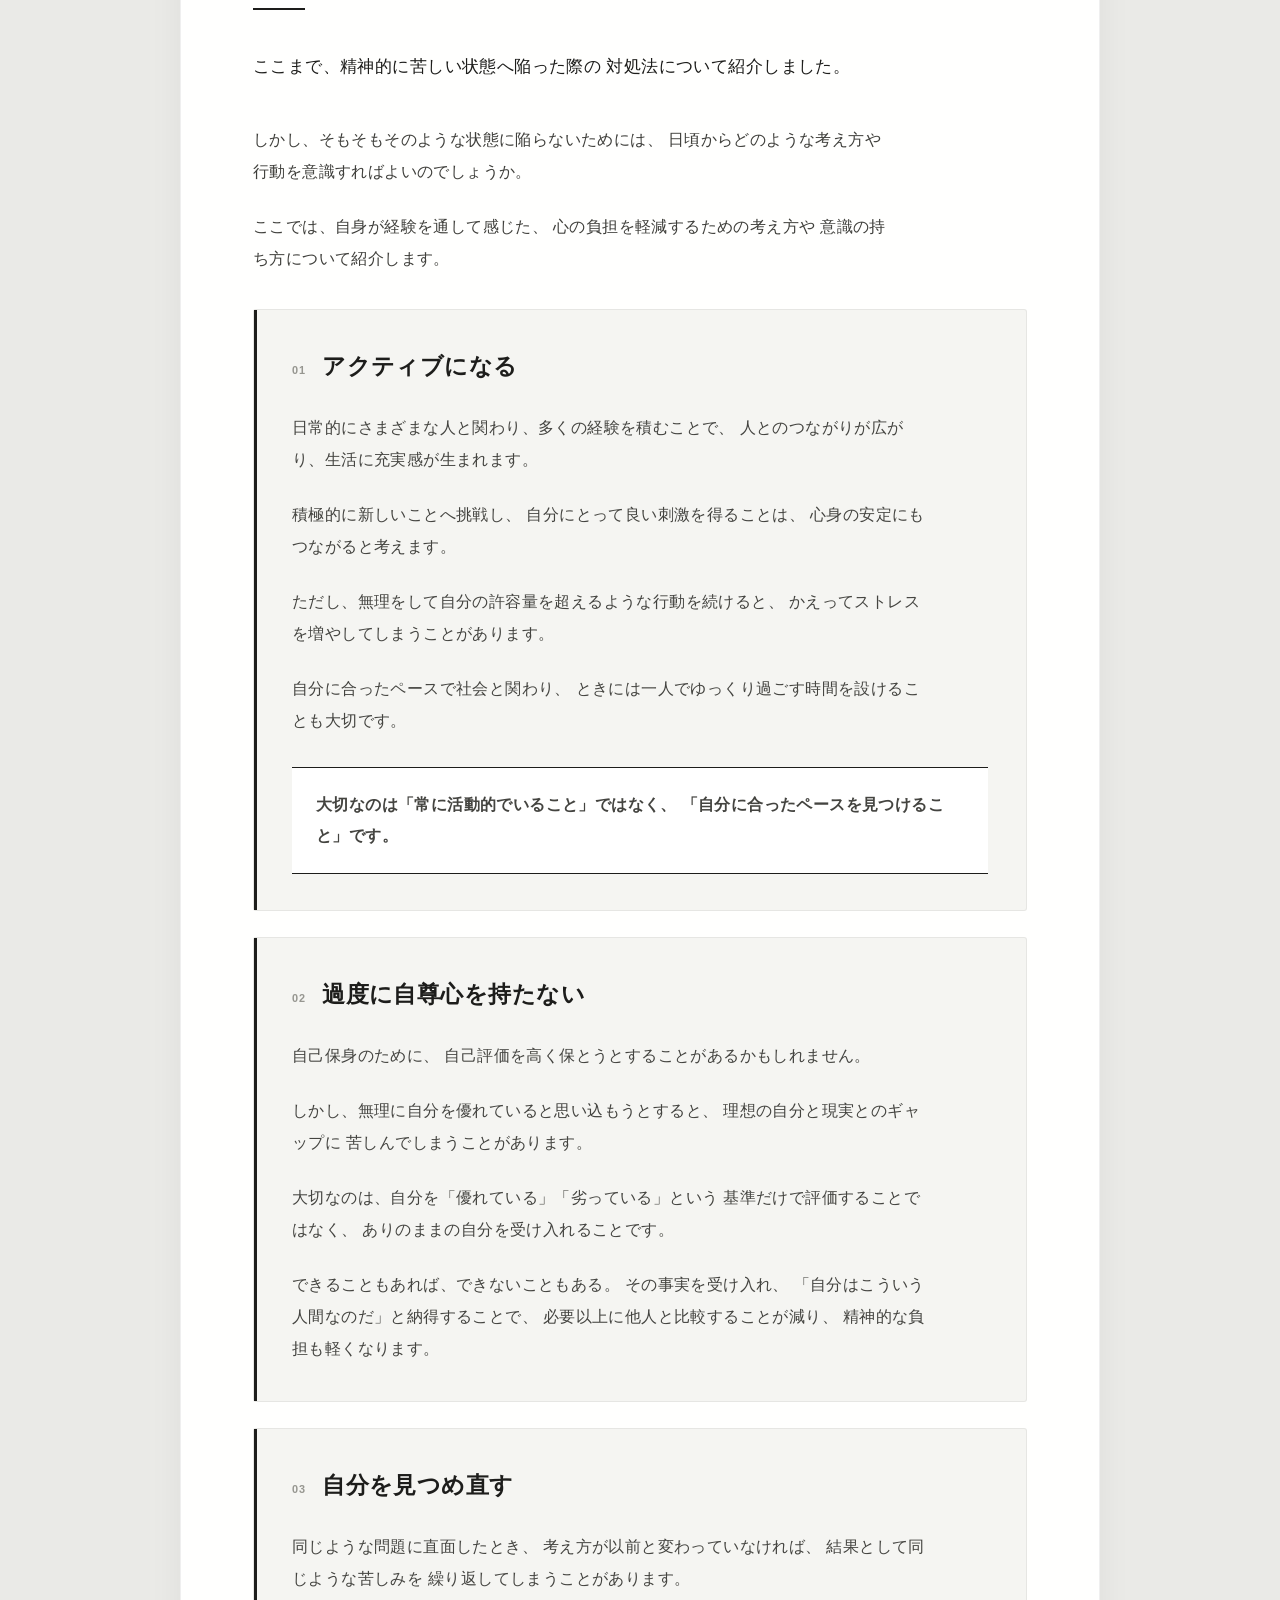
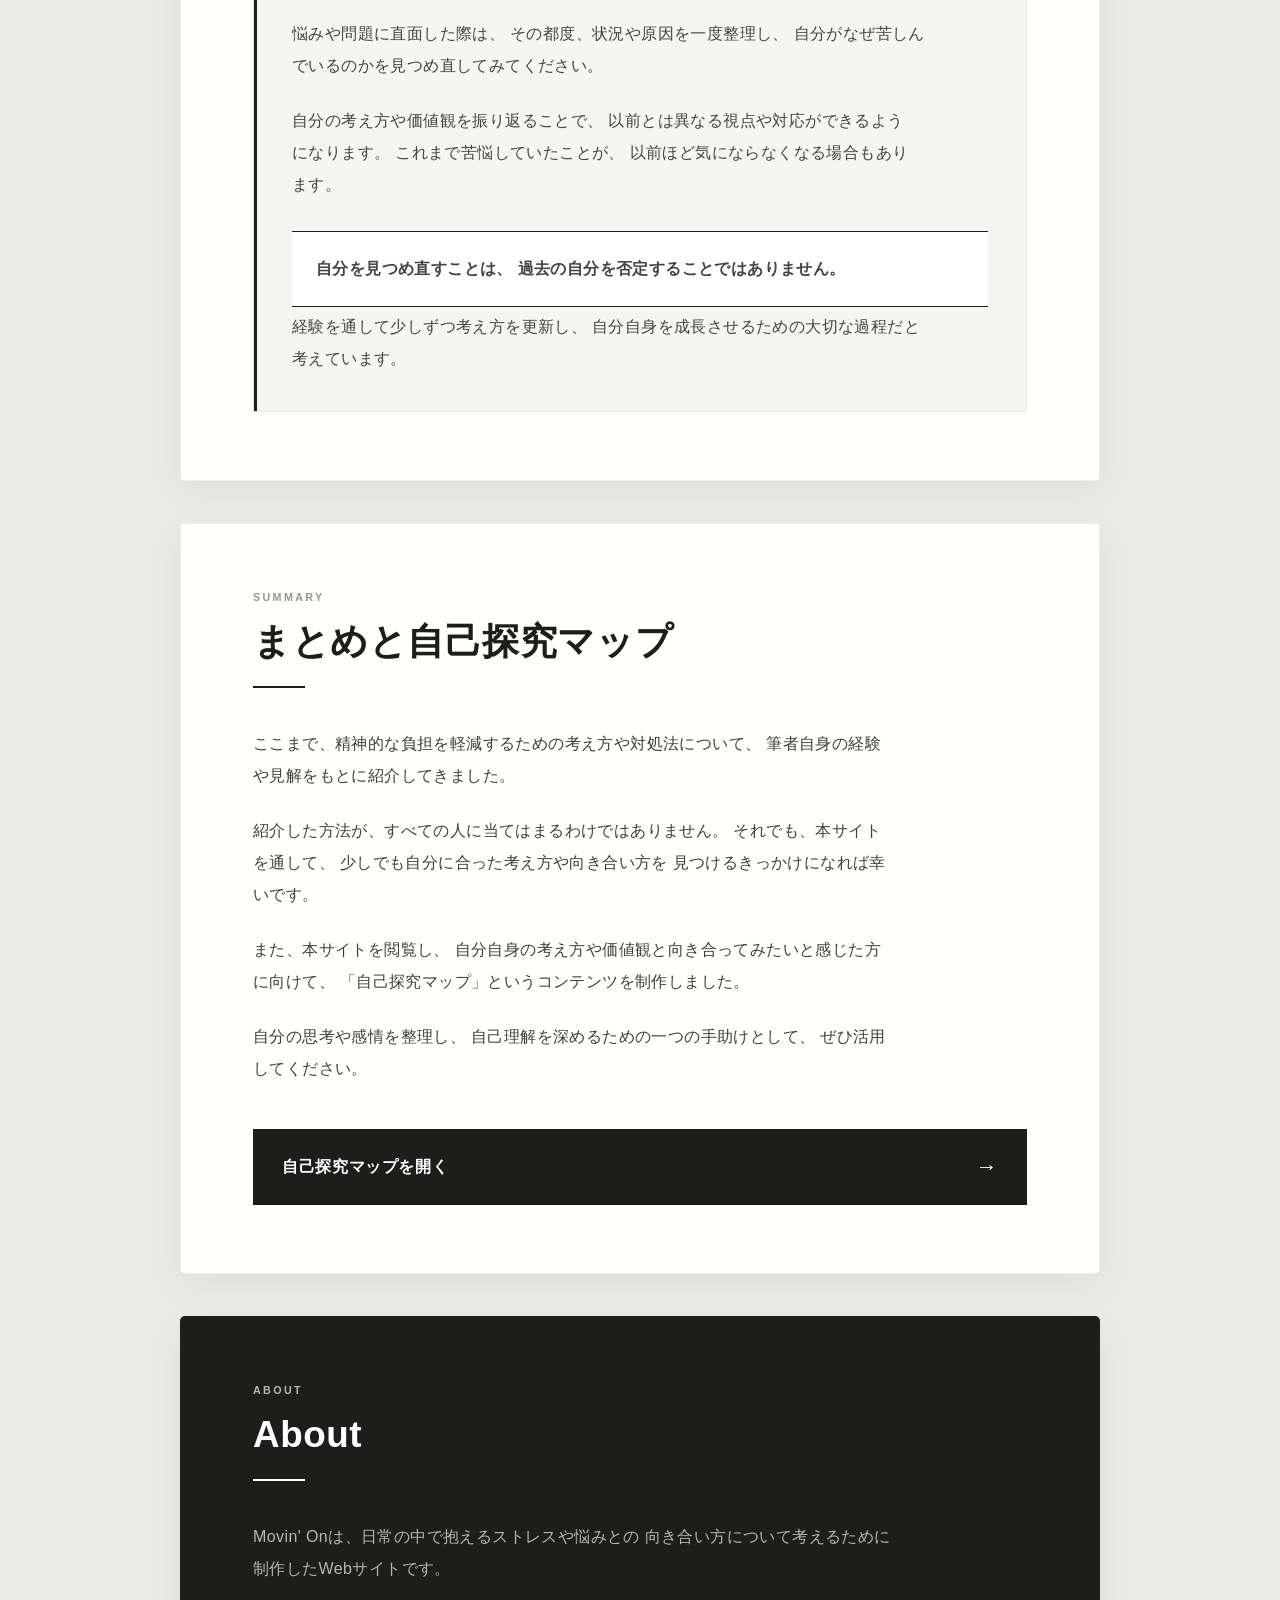
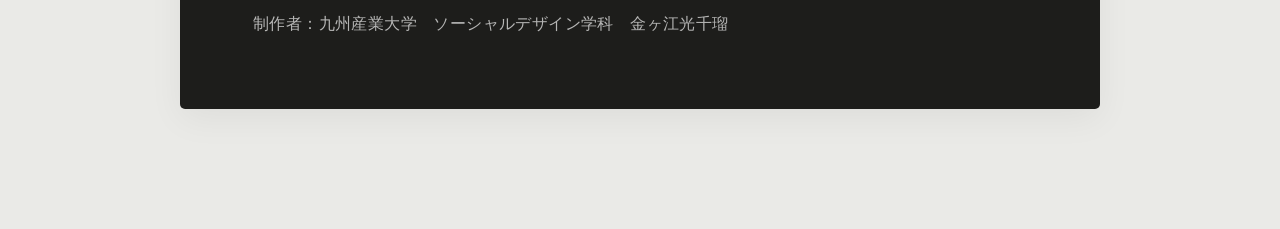
==== commit e875cea0: "Add files via upload" ====
--- a/index.html
+++ b/index.html
@@ -472,8 +472,7 @@
             </p>
 
             <p>
-                本サイトの内容は、筆者自身の経験や考えをもとに構成しています。
-                医学的な診断や治療に代わるものではありません。
+                制作者：九州産業大学　ソーシャルデザイン学科　金ヶ江光千瑠
             </p>
         </section>
 
--- a/style.css
+++ b/style.css
@@ -185,13 +185,23 @@
     position: relative;
 
     width: 100%;
-    height: clamp(280px, 43vw, 480px);
+    height: auto;
 
     overflow: hidden;
 
     background: #d4d4d0;
 }
 
+.hero img {
+    display: block;
+
+    width: 100%;
+    height: auto;
+
+    max-width: none;
+
+    object-fit: contain;
+}
 
 .hero::after {
     content: "";
@@ -745,12 +755,6 @@
         font-size: 1.55rem;
     }
 
-
-    .hero {
-        height: 240px;
-    }
-
-
     main {
         width:
             calc(100% - 24px);
